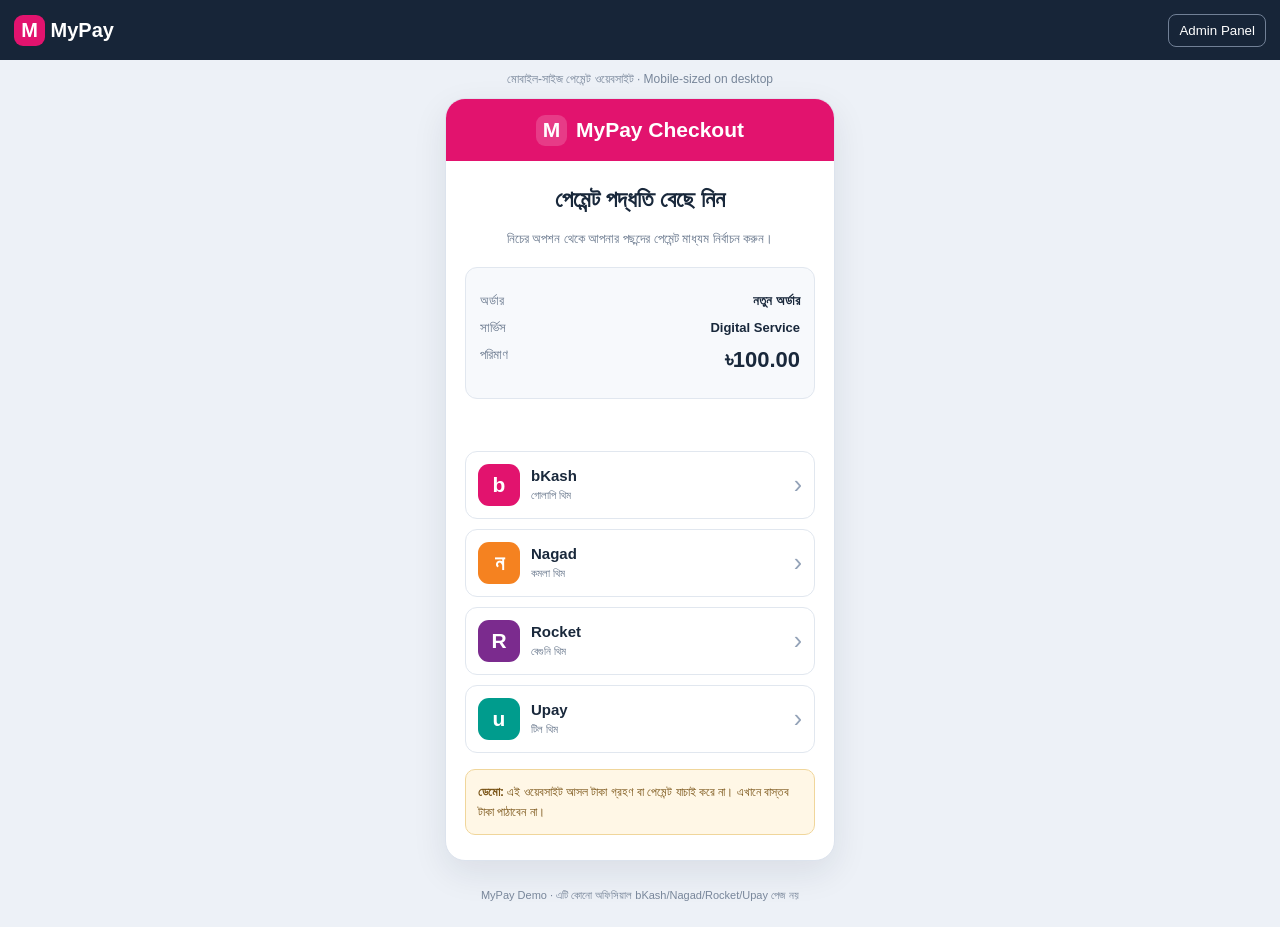
==== index.html @ 45c3614a "Create index.html" ====
<!DOCTYPE html>
<html lang="bn">
<head>
<meta charset="UTF-8">
<meta name="viewport" content="width=device-width, initial-scale=1">
<title>MyPay Payment</title>
<style>
:root{
  --pink:#e2136e;
  --orange:#f58220;
  --purple:#7b2b8e;
  --teal:#009c8d;
  --navy:#172538;
  --muted:#68778c;
  --border:#e1e7ef;
  --green:#087f50;
  --red:#d92d3a;
}
*{box-sizing:border-box}
body{
  margin:0;
  font-family:Arial,"Noto Sans Bengali",sans-serif;
  background:#edf1f7;
  color:#19283b;
}
.topbar{
  height:60px;
  background:var(--navy);
  color:white;
  display:flex;
  justify-content:space-between;
  align-items:center;
  padding:0 14px;
}
.brand{font-size:20px;font-weight:800}
.brand span{
  display:inline-grid;
  place-items:center;
  background:var(--pink);
  border-radius:9px;
  width:31px;height:31px;
}
.topbar button{
  background:transparent;color:white;
  border:1px solid #718096;
  border-radius:8px;padding:8px 10px;cursor:pointer;
}
.desktop-note{
  text-align:center;color:#78869a;
  font-size:12px;padding:12px;
}
.stage{
  display:flex;justify-content:center;
  padding:0 10px 28px;
}
.phone{
  width:100%;
  max-width:390px;
  min-height:650px;
  background:white;
  border:1px solid #dce3ed;
  border-radius:20px;
  overflow:hidden;
  box-shadow:0 12px 35px #17253817;
}
.screen{display:none}
.screen.active{display:block}
.provider-header{
  height:62px;
  display:flex;
  align-items:center;
  justify-content:center;
  gap:9px;
  background:var(--theme,var(--pink));
  color:white;
  font-size:21px;
  font-weight:800;
  position:relative;
}
.provider-logo{
  display:grid;place-items:center;
  width:31px;height:31px;
  border-radius:9px;
  background:#ffffff2b;
  font-weight:900;
}
.back{
  position:absolute;left:13px;
  border:0;background:transparent;
  color:white;font-size:29px;cursor:pointer;
}
.content{padding:22px 19px 25px}
h1{font-size:23px;line-height:1.4;margin:0 0 8px}
h2{font-size:18px;margin:0 0 12px}
p{line-height:1.65}
.muted{font-size:13px;color:var(--muted);line-height:1.65}
.summary{
  background:#f7f9fc;
  border:1px solid var(--border);
  border-radius:12px;
  padding:14px;margin:17px 0;
}
.line{
  display:flex;justify-content:space-between;
  gap:10px;margin:11px 0;font-size:13px;
}
.line span:first-child{color:var(--muted)}
.line strong{text-align:right;overflow-wrap:anywhere}
.payment-option{
  display:flex;align-items:center;gap:11px;
  padding:12px;border:1px solid var(--border);
  border-radius:12px;margin:10px 0;
  color:inherit;text-decoration:none;
}
.payment-option:hover{
  border-color:var(--theme,var(--pink));
  background:#fafbfe;
}
.payment-logo{
  width:42px;height:42px;
  border-radius:11px;color:white;
  display:grid;place-items:center;
  font-size:21px;font-weight:900;flex-shrink:0;
}
.payment-copy{flex:1}
.payment-copy b{font-size:15px}
.payment-copy small{
  display:block;margin-top:4px;
  font-size:11px;color:var(--muted);
}
.arrow{color:#94a3b8;font-size:25px}
label{display:block;font-size:13px;font-weight:700;margin:15px 0 7px}
input,textarea,select{
  display:block;width:100%;
  border:1px solid #cbd5e1;border-radius:9px;
  padding:12px;font:inherit;font-size:14px;
  background:white;color:#19283b;
}
textarea{resize:vertical;min-height:65px}
.btn{
  border:0;border-radius:9px;padding:13px 12px;
  background:var(--theme,var(--pink));color:white;
  font-size:14px;font-weight:750;cursor:pointer;
  width:100%;margin-top:12px;
}
.btn.secondary{
  background:#edf2f7;color:#26364b;
  border:1px solid var(--border);
}
.notice{
  background:#fff7e6;color:#795315;
  border:1px solid #f0d69b;
  border-radius:10px;padding:12px;
  font-size:12px;line-height:1.7;margin-top:16px;
}
.center{text-align:center}
.big-icon{
  width:72px;height:72px;border-radius:50%;
  background:#e7f8ef;color:var(--green);
  display:grid;place-items:center;
  margin:8px auto 18px;font-size:39px;
}
.status{
  display:inline-block;padding:5px 9px;
  border-radius:20px;background:#fff1cc;
  color:#8a5a00;font-size:11px;font-weight:800;
}
.status.accepted{background:#e5f7ed;color:var(--green)}
.status.rejected{background:#fff0f1;color:var(--red)}
.stats{display:grid;gap:8px;margin:16px 0}
.stat{
  border:1px solid var(--border);
  border-radius:10px;padding:10px 12px;
  display:flex;justify-content:space-between;
}
.stat span{font-size:12px;color:var(--muted)}
.stat strong{font-size:19px}
.order-card{
  border:1px solid var(--border);
  border-radius:11px;padding:12px;margin:12px 0;
}
.order-head{
  display:flex;justify-content:space-between;
  align-items:start;gap:8px;margin-bottom:10px;
}
.order-id{font-size:12px;font-weight:800;overflow-wrap:anywhere}
.order-detail{font-size:12px;color:var(--muted);line-height:1.8;overflow-wrap:anywhere}
.actions{display:flex;gap:7px;margin-top:11px}
.actions .btn{margin:0;padding:9px 6px;font-size:12px}
.btn.accept{background:var(--green)}
.btn.reject{background:var(--red)}
.empty{
  text-align:center;padding:25px 12px;
  color:var(--muted);font-size:13px;
  border:1px dashed #cbd5e1;border-radius:10px;
}
.footer{text-align:center;color:#78869a;font-size:11px;padding:0 8px 25px}
.theme-bk{--theme:var(--pink)}
.theme-ng{--theme:var(--orange)}
.theme-rk{--theme:var(--purple)}
.theme-up{--theme:var(--teal)}
.bk-logo{background:var(--pink)}
.ng-logo{background:var(--orange)}
.rk-logo{background:var(--purple)}
.up-logo{background:var(--teal)}
.hidden{display:none!important}
@media(max-width:420px){
  .desktop-note{display:none}
  .stage{padding:0}
  .phone{
    max-width:none;border-radius:0;
    border:0;box-shadow:none;min-height:calc(100vh - 60px);
  }
}
</style>
</head>
<body>

<header class="topbar">
  <div class="brand"><span>M</span> MyPay</div>
  <button onclick="showScreen('admin')">Admin Panel</button>
</header>

<div class="desktop-note">
  মোবাইল-সাইজ পেমেন্ট ওয়েবসাইট · Mobile-sized on desktop
</div>

<main class="stage">
<div class="phone" id="phone">

  <!-- HOME PAGE -->
  <section id="home" class="screen active theme-bk">
    <div class="provider-header">
      <span class="provider-logo">M</span> MyPay Checkout
    </div>
    <div class="content center">
      <h1>পেমেন্ট পদ্ধতি বেছে নিন</h1>
      <p class="muted">
        নিচের অপশন থেকে আপনার পছন্দের পেমেন্ট মাধ্যম নির্বাচন করুন।
      </p>
      <div class="summary">
        <div class="line"><span>অর্ডার</span><strong id="homeOrder">নতুন অর্ডার</strong></div>
        <div class="line"><span>সার্ভিস</span><strong>Digital Service</strong></div>
        <div class="line"><span>পরিমাণ</span><strong style="font-size:22px">৳100.00</strong></div>
      </div>
    </div>

    <div class="content" style="padding-top:0">
      <a href="#" class="payment-option" onclick="choose('bKash');return false">
        <span class="payment-logo bk-logo">b</span>
        <span class="payment-copy"><b>bKash</b><small>গোলাপি থিম</small></span>
        <span class="arrow">›</span>
      </a>
      <a href="#" class="payment-option" onclick="choose('Nagad');return false">
        <span class="payment-logo ng-logo">ন</span>
        <span class="payment-copy"><b>Nagad</b><small>কমলা থিম</small></span>
        <span class="arrow">›</span>
      </a>
      <a href="#" class="payment-option" onclick="choose('Rocket');return false">
        <span class="payment-logo rk-logo">R</span>
        <span class="payment-copy"><b>Rocket</b><small>বেগুনি থিম</small></span>
        <span class="arrow">›</span>
      </a>
      <a href="#" class="payment-option" onclick="choose('Upay');return false">
        <span class="payment-logo up-logo">u</span>
        <span class="payment-copy"><b>Upay</b><small>টিল থিম</small></span>
        <span class="arrow">›</span>
      </a>
      <div class="notice">
        <b>ডেমো:</b> এই ওয়েবসাইট আসল টাকা গ্রহণ বা পেমেন্ট যাচাই করে না।
        এখানে বাস্তব টাকা পাঠাবেন না।
      </div>
    </div>
  </section>

  <!-- BKASH PAGE -->
  <section id="bKash" class="screen theme-bk">
    <div class="provider-header">
      <button class="back" onclick="showScreen('home')">‹</button>
      <span class="provider-logo">b</span> bKash
    </div>
    <div class="content">
      <h1>bKash পেমেন্ট</h1>
      <p class="muted">bKash থিমের পেমেন্ট ফর্ম।</p>
      <div class="summary">
        <div class="line"><span>অর্ডার আইডি</span><strong class="orderId">—</strong></div>
        <div class="line"><span>পরিমাণ</span><strong>৳100.00</strong></div>
        <div class="line"><span>পেমেন্ট মাধ্যম</span><strong>bKash</strong></div>
      </div>
      <label for="phone-bKash">আপনার মোবাইল নম্বর</label>
      <input id="phone-bKash" inputmode="numeric" maxlength="11" placeholder="01XXXXXXXXX">
      <label for="trx-bKash">Transaction ID (TrxID)</label>
      <input id="trx-bKash" maxlength="40" placeholder="TrxID লিখুন">
      <label for="note-bKash">নোট (ঐচ্ছিক)</label>
      <textarea id="note-bKash"></textarea>
      <button class="btn" onclick="submitPayment('bKash')">পেমেন্ট তথ্য জমা দিন</button>
      <button class="btn secondary" onclick="showScreen('home')">অন্য পদ্ধতি</button>
      <div class="notice">ডেমো ফর্ম: কোনো bKash API সংযুক্ত নেই।</div>
    </div>
  </section>

  <!-- NAGAD PAGE -->
  <section id="Nagad" class="screen theme-ng">
    <div class="provider-header">
      <button class="back" onclick="showScreen('home')">‹</button>
      <span class="provider-logo">ন</span> Nagad
    </div>
    <div class="content">
      <h1>Nagad পেমেন্ট</h1>
      <p class="muted">Nagad কমলা থিমের আলাদা পেমেন্ট ফর্ম।</p>
      <div class="summary">
        <div class="line"><span>অর্ডার আইডি</span><strong class="orderId">—</strong></div>
        <div class="line"><span>পরিমাণ</span><strong>৳100.00</strong></div>
        <div class="line"><span>পেমেন্ট মাধ্যম</span><strong>Nagad</strong></div>
      </div>
      <label for="phone-Nagad">আপনার মোবাইল নম্বর</label>
      <input id="phone-Nagad" inputmode="numeric" maxlength="11" placeholder="01XXXXXXXXX">
      <label for="trx-Nagad">Transaction ID (TrxID)</label>
      <input id="trx-Nagad" maxlength="40" placeholder="TrxID লিখুন">
      <label for="note-Nagad">নোট (ঐচ্ছিক)</label>
      <textarea id="note-Nagad"></textarea>
      <button class="btn" onclick="submitPayment('Nagad')">পেমেন্ট তথ্য জমা দিন</button>
      <button class="btn secondary" onclick="showScreen('home')">অন্য পদ্ধতি</button>
      <div class="notice">ডেমো ফর্ম: কোনো Nagad API সংযুক্ত নেই।</div>
    </div>
  </section>

  <!-- ROCKET PAGE -->
  <section id="Rocket" class="screen theme-rk">
    <div class="provider-header">
      <button class="back" onclick="showScreen('home')">‹</button>
      <span class="provider-logo">R</span> Rocket
    </div>
    <div class="content">
      <h1>Rocket পেমেন্ট</h1>
      <p class="muted">Rocket বেগুনি থিমের আলাদা পেমেন্ট ফর্ম।</p>
      <div class="summary">
        <div class="line"><span>অর্ডার আইডি</span><strong class="orderId">—</strong></div>
        <div class="line"><span>পরিমাণ</span><strong>৳100.00</strong></div>
        <div class="line"><span>পেমেন্ট মাধ্যম</span><strong>Rocket</strong></div>
      </div>
      <label for="phone-Rocket">আপনার মোবাইল নম্বর</label>
      <input id="phone-Rocket" inputmode="numeric" maxlength="11" placeholder="01XXXXXXXXX">
      <label for="trx-Rocket">Transaction ID (TrxID)</label>
      <input id="trx-Rocket" maxlength="40" placeholder="TrxID লিখুন">
      <label for="note-Rocket">নোট (ঐচ্ছিক)</label>
      <textarea id="note-Rocket"></textarea>
      <button class="btn" onclick="submitPayment('Rocket')">পেমেন্ট তথ্য জমা দিন</button>
      <button class="btn secondary" onclick="showScreen('home')">অন্য পদ্ধতি</button>
      <div class="notice">ডেমো ফর্ম: কোনো Rocket API সংযুক্ত নেই।</div>
    </div>
  </section>

  <!-- UPAY PAGE -->
  <section id="Upay" class="screen theme-up">
    <div class="provider-header">
      <button class="back" onclick="showScreen('home')">‹</button>
      <span class="provider-logo">u</span> Upay
    </div>
    <div class="content">
      <h1>Upay পেমেন্ট</h1>
      <p class="muted">Upay টিল-সবুজ থিমের আলাদা পেমেন্ট ফর্ম।</p>
      <div class="summary">
        <div class="line"><span>অর্ডার আইডি</span><strong class="orderId">—</strong></div>
        <div class="line"><span>পরিমাণ</span><strong>৳100.00</strong></div>
        <div class="line"><span>পেমেন্ট মাধ্যম</span><strong>Upay</strong></div>
      </div>
      <label for="phone-Upay">আপনার মোবাইল নম্বর</label>
      <input id="phone-Upay" inputmode="numeric" maxlength="11" placeholder="01XXXXXXXXX">
      <label for="trx-Upay">Transaction ID (TrxID)</label>
      <input id="trx-Upay" maxlength="40" placeholder="TrxID লিখুন">
      <label for="note-Upay">নোট (ঐচ্ছিক)</label>
      <textarea id="note-Upay"></textarea>
      <button class="btn" onclick="submitPayment('Upay')">পেমেন্ট তথ্য জমা দিন</button>
      <button class="btn secondary" onclick="showScreen('home')">অন্য পদ্ধতি</button>
      <div class="notice">ডেমো ফর্ম: কোনো Upay API সংযুক্ত নেই।</div>
    </div>
  </section>

  <!-- PENDING PAGE -->
  <section id="pending" class="screen">
    <div class="provider-header" style="background:#172538">
      পেমেন্ট তথ্য জমা হয়েছে
    </div>
    <div class="content center">
      <div class="big-icon" style="background:#fff1cc;color:#8a5a00">◷</div>
      <h1>যাচাইয়ের অপেক্ষায়</h1>
      <p class="muted">অর্ডারটি Admin Panel-এ Pending হিসেবে জমা হয়েছে।</p>
      <div class="summary">
        <div class="line"><span>অর্ডার আইডি</span><strong id="pendingOrderId">—</strong></div>
        <div class="line"><span>পেমেন্ট মাধ্যম</span><strong id="pendingMethod">—</strong></div>
        <div class="line"><span>স্ট্যাটাস</span><strong><span class="status">PENDING</span></strong></div>
      </div>
      <button class="btn" onclick="showScreen('admin')">Admin Panel খুলুন</button>
      <button class="btn secondary" onclick="showScreen('home')">হোমে ফিরুন</button>
    </div>
  </section>

  <!-- ADMIN PAGE -->
  <section id="admin" class="screen">
    <div class="provider-header" style="background:#172538">
      <button class="back" onclick="showScreen('home')">‹</button>
      Admin Panel
    </div>
    <div class="content">
      <h1>Payment Dashboard</h1>
      <p class="muted">জমা হওয়া অর্ডার হাতে Accept বা Reject করো।</p>
      <div class="notice">
        এই ডেমোতে তথ্য একই ব্রাউজারের localStorage-এ থাকে।
        এটি নিরাপদ Admin Login বা অনলাইন Database নয়।
      </div>
      <div class="stats">
        <div class="stat"><span>Pending</span><strong id="countPending">0</strong></div>
        <div class="stat"><span>Accepted</span><strong id="countAccepted">0</strong></div>
        <div class="stat"><span>Rejected</span><strong id="countRejected">0</strong></div>
      </div>
      <label for="filter">স্ট্যাটাস ফিল্টার</label>
      <select id="filter" onchange="renderOrders()">
        <option value="ALL">সব অর্ডার</option>
        <option value="PENDING">Pending</option>
        <option value="ACCEPTED">Accepted</option>
        <option value="REJECTED">Rejected</option>
      </select>
      <div id="orderList"></div>
      <div id="emptyOrders" class="empty">এখনো অর্ডার নেই। পেমেন্ট পেজ থেকে তথ্য জমা দাও।</div>
      <button class="btn secondary" onclick="exportOrders()">অর্ডার JSON ডাউনলোড</button>
      <button class="btn secondary" onclick="showScreen('home')">পেমেন্ট পেজে ফিরুন</button>
    </div>
  </section>

</div>
</main>
<div class="footer">MyPay Demo · এটি কোনো অফিসিয়াল bKash/Nagad/Rocket/Upay পেজ নয়</div>

<script>
const KEY = "mypay_orders_demo_v2";
let orders = [];
let currentOrder = "";
const methods = {
  bKash: { color:"#e2136e", logo:"b" },
  Nagad: { color:"#f58220", logo:"ন" },
  Rocket: { color:"#7b2b8e", logo:"R" },
  Upay: { color:"#009c8d", logo:"u" }
};

try {
  const data = JSON.parse(localStorage.getItem(KEY) || "[]");
  if (Array.isArray(data)) orders = data;
} catch (e) {
  orders = [];
}

function save() {
  try {
    localStorage.setItem(KEY, JSON.stringify(orders));
  } catch (e) {
    alert("এই ব্রাউজারে অর্ডার সংরক্ষণ করা যায়নি।");
  }
}

function showScreen(id) {
  document.querySelectorAll(".screen").forEach(screen => {
    screen.classList.toggle("active", screen.id === id);
  });
  if (id === "admin") renderOrders();
  window.scrollTo({ top:0, behavior:"smooth" });
}

function choose(method) {
  currentOrder = "MP-" + Date.now().toString().slice(-9);
  document.getElementById("homeOrder").textContent = currentOrder;

  // Theme the selected provider's page
  document.querySelectorAll(".screen").forEach(screen => {
    screen.classList.remove("theme-bk","theme-ng","theme-rk","theme-up");
  });
  const theme = {
    bKash:"theme-bk", Nagad:"theme-ng",
    Rocket:"theme-rk", Upay:"theme-up"
  }[method];
  document.getElementById(method).classList.add(theme);

  document.querySelectorAll("#" + method + " .orderId")
    .forEach(el => el.textContent = currentOrder);

  document.getElementById("phone-" + method).value = "";
  document.getElementById("trx-" + method).value = "";
  document.getElementById("note-" + method).value = "";

  showScreen(method);
}

function submitPayment(method) {
  const phone = document.getElementById("phone-" + method).value.trim();
  const trx = document.getElementById("trx-" + method).value.trim();
  const note = document.getElementById("note-" + method).value.trim();

  if (!/^01[3-9][0-9]{8}$/.test(phone)) {
    alert("ডেমোর জন্য সঠিক ১১ সংখ্যার মোবাইল নম্বর লিখুন।");
    return;
  }
  if (trx.length < 5) {
    alert("Transaction ID লিখুন।");
    return;
  }

  const order = {
    id: currentOrder || ("MP-" + Date.now().toString().slice(-9)),
    method, phone, trx, note, amount:100,
    status:"PENDING",
    created:new Date().toLocaleString("bn-BD"),
    adminNote:""
  };

  orders.unshift(order);
  save();

  document.getElementById("pendingOrderId").textContent = order.id;
  document.getElementById("pendingMethod").textContent = order.method;
  showScreen("pending");
}

function escapeHTML(value) {
  return String(value ?? "").replace(/[&<>"']/g, c => ({
    "&":"&amp;", "<":"&lt;", ">":"&gt;",
    '"':"&quot;", "'":"&#39;"
  })[c]);
}

function renderOrders() {
  const filter = document.getElementById("filter").value;
  const filtered = orders.filter(o => filter === "ALL" || o.status === filter);

  document.getElementById("countPending").textContent =
    orders.filter(o => o.status === "PENDING").length;
  document.getElementById("countAccepted").textContent =
    orders.filter(o => o.status === "ACCEPTED").length;
  document.getElementById("countRejected").textContent =
    orders.filter(o => o.status === "REJECTED").length;

  document.getElementById("emptyOrders").style.display =
    filtered.length ? "none" : "block";

  document.getElementById("orderList").innerHTML = filtered.map(o => {
    const cls = o.status === "ACCEPTED" ? "accepted" :
      o.status === "REJECTED" ? "rejected" : "";
    const actions = o.status === "PENDING" ? `
      <div class="actions">
        <button class="btn accept" onclick="review('${o.id}','ACCEPTED')">Accept</button>
        <button class="btn reject" onclick="review('${o.id}','REJECTED')">Reject</button>
      </div>` : `
      <p class="muted">Review complete${o.adminNote ? ": " + escapeHTML(o.adminNote) : ""}</p>`;

    return `
      <article class="order-card">
        <div class="order-head">
          <div>
            <div class="order-id">#${escapeHTML(o.id)}</div>
            <div class="order-detail">${escapeHTML(o.created)}</div>
          </div>
          <span class="status ${cls}">${escapeHTML(o.status)}</span>
        </div>
        <div class="line"><span>মাধ্যম</span><strong>${escapeHTML(o.method)}</strong></div>
        <div class="line"><span>পরিমাণ</span><strong>৳${escapeHTML(o.amount)}</strong></div>
        <div class="order-detail">
          নম্বর: ${escapeHTML(o.phone)}<br>
          TrxID: ${escapeHTML(o.trx)}
          ${o.note ? "<br>নোট: " + escapeHTML(o.note) : ""}
        </div>
        ${actions}
      </article>`;
  }).join("");
}

function review(id, status) {
  const order = orders.find(o => o.id === id);
  if (!order || order.status !== "PENDING") return;

  if (status === "ACCEPTED") {
    const ok = confirm(
      "নিজের পেমেন্ট অ্যাপে আসল টাকা ও TrxID মিলিয়ে যাচাই করেছ?"
    );
    if (!ok) return;
    order.adminNote = prompt("Admin note (ঐচ্ছিক):", "হাতে যাচাই করা হয়েছে") || "";
  } else {
    const reason = prompt("Reject করার কারণ লিখুন:");
    if (reason === null) return;
    order.adminNote = reason;
  }

  order.status = status;
  order.reviewed = new Date().toLocaleString("bn-BD");
  save();
  renderOrders();
}

function exportOrders() {
  const blob = new Blob(
    [JSON.stringify(orders, null, 2)],
    {type:"application/json"}
  );
  const url = URL.createObjectURL(blob);
  const a = document.createElement("a");
  a.href = url;
  a.download = "mypay-orders.json";
  a.click();
  URL.revokeObjectURL(url);
}

renderOrders();
</script>
</body>
</html>
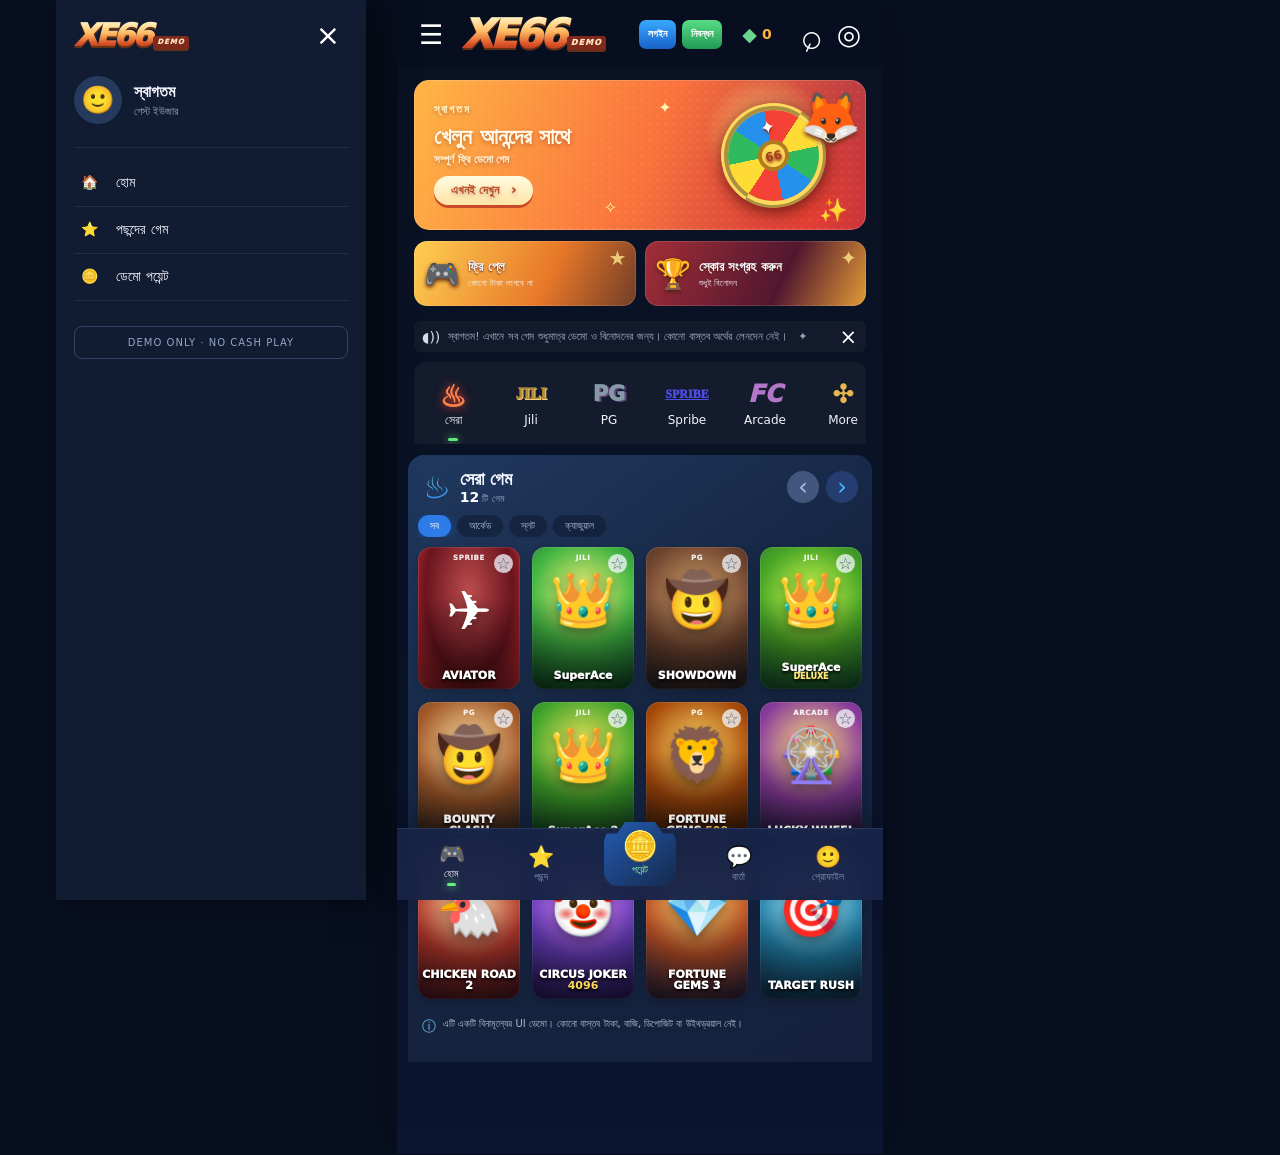
==== commit ee949deb: "Add files via upload" ====
--- a/index.html
+++ b/index.html
@@ -1,614 +1,120 @@
-
-<!DOCTYPE html>
+<!doctype html>
 <html lang="bn">
 <head>
-<meta charset="UTF-8">
-<meta name="viewport" content="width=device-width, initial-scale=1">
-<title>MyPay Payment</title>
-<style>
-:root{
-  --pink:#e2136e;
-  --orange:#f58220;
-  --purple:#7b2b8e;
-  --teal:#009c8d;
-  --navy:#172538;
-  --muted:#68778c;
-  --border:#e1e7ef;
-  --green:#087f50;
-  --red:#d92d3a;
-}
-*{box-sizing:border-box}
-body{
-  margin:0;
-  font-family:Arial,"Noto Sans Bengali",sans-serif;
-  background:#edf1f7;
-  color:#19283b;
-}
-.topbar{
-  height:60px;
-  background:var(--navy);
-  color:white;
-  display:flex;
-  justify-content:space-between;
-  align-items:center;
-  padding:0 14px;
-}
-.brand{font-size:20px;font-weight:800}
-.brand span{
-  display:inline-grid;
-  place-items:center;
-  background:var(--pink);
-  border-radius:9px;
-  width:31px;height:31px;
-}
-.topbar button{
-  background:transparent;color:white;
-  border:1px solid #718096;
-  border-radius:8px;padding:8px 10px;cursor:pointer;
-}
-.desktop-note{
-  text-align:center;color:#78869a;
-  font-size:12px;padding:12px;
-}
-.stage{
-  display:flex;justify-content:center;
-  padding:0 10px 28px;
-}
-.phone{
-  width:100%;
-  max-width:390px;
-  min-height:650px;
-  background:white;
-  border:1px solid #dce3ed;
-  border-radius:20px;
-  overflow:hidden;
-  box-shadow:0 12px 35px #17253817;
-}
-.screen{display:none}
-.screen.active{display:block}
-.provider-header{
-  height:62px;
-  display:flex;
-  align-items:center;
-  justify-content:center;
-  gap:9px;
-  background:var(--theme,var(--pink));
-  color:white;
-  font-size:21px;
-  font-weight:800;
-  position:relative;
-}
-.provider-logo{
-  display:grid;place-items:center;
-  width:31px;height:31px;
-  border-radius:9px;
-  background:#ffffff2b;
-  font-weight:900;
-}
-.back{
-  position:absolute;left:13px;
-  border:0;background:transparent;
-  color:white;font-size:29px;cursor:pointer;
-}
-.content{padding:22px 19px 25px}
-h1{font-size:23px;line-height:1.4;margin:0 0 8px}
-h2{font-size:18px;margin:0 0 12px}
-p{line-height:1.65}
-.muted{font-size:13px;color:var(--muted);line-height:1.65}
-.summary{
-  background:#f7f9fc;
-  border:1px solid var(--border);
-  border-radius:12px;
-  padding:14px;margin:17px 0;
-}
-.line{
-  display:flex;justify-content:space-between;
-  gap:10px;margin:11px 0;font-size:13px;
-}
-.line span:first-child{color:var(--muted)}
-.line strong{text-align:right;overflow-wrap:anywhere}
-.payment-option{
-  display:flex;align-items:center;gap:11px;
-  padding:12px;border:1px solid var(--border);
-  border-radius:12px;margin:10px 0;
-  color:inherit;text-decoration:none;
-}
-.payment-option:hover{
-  border-color:var(--theme,var(--pink));
-  background:#fafbfe;
-}
-.payment-logo{
-  width:42px;height:42px;
-  border-radius:11px;color:white;
-  display:grid;place-items:center;
-  font-size:21px;font-weight:900;flex-shrink:0;
-}
-.payment-copy{flex:1}
-.payment-copy b{font-size:15px}
-.payment-copy small{
-  display:block;margin-top:4px;
-  font-size:11px;color:var(--muted);
-}
-.arrow{color:#94a3b8;font-size:25px}
-label{display:block;font-size:13px;font-weight:700;margin:15px 0 7px}
-input,textarea,select{
-  display:block;width:100%;
-  border:1px solid #cbd5e1;border-radius:9px;
-  padding:12px;font:inherit;font-size:14px;
-  background:white;color:#19283b;
-}
-textarea{resize:vertical;min-height:65px}
-.btn{
-  border:0;border-radius:9px;padding:13px 12px;
-  background:var(--theme,var(--pink));color:white;
-  font-size:14px;font-weight:750;cursor:pointer;
-  width:100%;margin-top:12px;
-}
-.btn.secondary{
-  background:#edf2f7;color:#26364b;
-  border:1px solid var(--border);
-}
-.notice{
-  background:#fff7e6;color:#795315;
-  border:1px solid #f0d69b;
-  border-radius:10px;padding:12px;
-  font-size:12px;line-height:1.7;margin-top:16px;
-}
-.center{text-align:center}
-.big-icon{
-  width:72px;height:72px;border-radius:50%;
-  background:#e7f8ef;color:var(--green);
-  display:grid;place-items:center;
-  margin:8px auto 18px;font-size:39px;
-}
-.status{
-  display:inline-block;padding:5px 9px;
-  border-radius:20px;background:#fff1cc;
-  color:#8a5a00;font-size:11px;font-weight:800;
-}
-.status.accepted{background:#e5f7ed;color:var(--green)}
-.status.rejected{background:#fff0f1;color:var(--red)}
-.stats{display:grid;gap:8px;margin:16px 0}
-.stat{
-  border:1px solid var(--border);
-  border-radius:10px;padding:10px 12px;
-  display:flex;justify-content:space-between;
-}
-.stat span{font-size:12px;color:var(--muted)}
-.stat strong{font-size:19px}
-.order-card{
-  border:1px solid var(--border);
-  border-radius:11px;padding:12px;margin:12px 0;
-}
-.order-head{
-  display:flex;justify-content:space-between;
-  align-items:start;gap:8px;margin-bottom:10px;
-}
-.order-id{font-size:12px;font-weight:800;overflow-wrap:anywhere}
-.order-detail{font-size:12px;color:var(--muted);line-height:1.8;overflow-wrap:anywhere}
-.actions{display:flex;gap:7px;margin-top:11px}
-.actions .btn{margin:0;padding:9px 6px;font-size:12px}
-.btn.accept{background:var(--green)}
-.btn.reject{background:var(--red)}
-.empty{
-  text-align:center;padding:25px 12px;
-  color:var(--muted);font-size:13px;
-  border:1px dashed #cbd5e1;border-radius:10px;
-}
-.footer{text-align:center;color:#78869a;font-size:11px;padding:0 8px 25px}
-.theme-bk{--theme:var(--pink)}
-.theme-ng{--theme:var(--orange)}
-.theme-rk{--theme:var(--purple)}
-.theme-up{--theme:var(--teal)}
-.bk-logo{background:var(--pink)}
-.ng-logo{background:var(--orange)}
-.rk-logo{background:var(--purple)}
-.up-logo{background:var(--teal)}
-.hidden{display:none!important}
-@media(max-width:420px){
-  .desktop-note{display:none}
-  .stage{padding:0}
-  .phone{
-    max-width:none;border-radius:0;
-    border:0;box-shadow:none;min-height:calc(100vh - 60px);
-  }
-}
-</style>
+  <meta charset="utf-8">
+  <meta name="viewport" content="width=device-width, initial-scale=1, viewport-fit=cover">
+  <meta name="theme-color" content="#080f20">
+  <meta name="description" content="An original, mobile-first arcade lobby demo with free-play previews.">
+  <title>XE66 Demo — Game Lobby</title>
+  <link rel="stylesheet" href="styles.css">
 </head>
 <body>
+  <main class="site-shell" id="top">
+    <header class="topbar">
+      <button class="icon-btn menu-btn" id="menuOpen" aria-label="Open menu"><span class="hamburger">☰</span></button>
+      <a class="brand" href="#top" aria-label="XE66 Demo home"><span>XE</span><b>66</b><small>DEMO</small></a>
+      <div class="top-actions">
+        <button class="auth-shortcut login-shortcut" id="headerLogin" data-bn="লগইন" data-en="Login">লগইন</button>
+        <button class="auth-shortcut register-shortcut" id="headerRegister" data-bn="নিবন্ধন" data-en="Join">নিবন্ধন</button>
+        <span class="points-pill" title="Demo points"><span class="coin">◆</span><b id="pointBalance">0</b></span>
+        <button class="icon-btn search-btn" id="searchOpen" aria-label="Search games">⌕</button>
+        <button class="icon-btn globe-btn" id="languageToggle" aria-label="Change language">◎</button>
+      </div>
+    </header>
 
-<header class="topbar">
-  <div class="brand"><span>M</span> MyPay</div>
-  <button onclick="showScreen('admin')">Admin Panel</button>
-</header>
+    <section class="hero-area" aria-label="Promotions">
+      <div class="hero-banner">
+        <div class="banner-spark spark-one">✦</div><div class="banner-spark spark-two">✧</div>
+        <div class="hero-copy"><span class="eyebrow" data-bn="স্বাগতম" data-en="WELCOME">স্বাগতম</span><h1 data-bn="খেলুন আনন্দের সাথে" data-en="PLAY FOR FUN">খেলুন আনন্দের সাথে</h1><p data-bn="সম্পূর্ণ ফ্রি ডেমো গেম" data-en="100% FREE DEMO GAMES">সম্পূর্ণ ফ্রি ডেমো গেম</p><span class="banner-cta" data-bn="এখনই দেখুন　›" data-en="EXPLORE NOW　›">এখনই দেখুন　›</span></div>
+        <div class="hero-art" aria-hidden="true"><span class="wheel">✦<i>✦</i><b>66</b></span><span class="mascot">🦊</span><span class="sparkle">✨</span></div>
+      </div>
+      <div class="promo-row">
+        <div class="promo-card promo-gold"><span class="promo-icon">🎮</span><div><b data-bn="ফ্রি প্লে" data-en="FREE PLAY">ফ্রি প্লে</b><small data-bn="কোনো টাকা লাগবে না" data-en="NO MONEY NEEDED">কোনো টাকা লাগবে না</small></div><strong>★</strong></div>
+        <div class="promo-card promo-red"><span class="promo-icon">🏆</span><div><b data-bn="স্কোর সংগ্রহ করুন" data-en="COLLECT SCORES">স্কোর সংগ্রহ করুন</b><small data-bn="শুধুই বিনোদন" data-en="JUST FOR FUN">শুধুই বিনোদন</small></div><strong>✦</strong></div>
+      </div>
+    </section>
 
-<div class="desktop-note">
-  মোবাইল-সাইজ পেমেন্ট ওয়েবসাইট · Mobile-sized on desktop
-</div>
+    <div class="announcement"><span class="sound">◖))</span><div class="ticker-track"><span data-bn="স্বাগতম! এখানে সব গেম শুধুমাত্র ডেমো ও বিনোদনের জন্য। কোনো বাস্তব অর্থের লেনদেন নেই।　✦　" data-en="Welcome! All games here are for demo and entertainment only. No real-money transactions.　✦　">স্বাগতম! এখানে সব গেম শুধুমাত্র ডেমো ও বিনোদনের জন্য। কোনো বাস্তব অর্থের লেনদেন নেই।　✦　</span></div><button id="noticeClose" aria-label="Dismiss announcement">×</button></div>
 
-<main class="stage">
-<div class="phone" id="phone">
+    <nav class="provider-tabs" aria-label="Game providers">
+      <button class="provider active" data-provider="all"><span class="provider-symbol flame">♨</span><span data-bn="সেরা" data-en="Popular">সেরা</span></button>
+      <button class="provider" data-provider="jili"><span class="provider-symbol jili">JILI</span><span>Jili</span></button>
+      <button class="provider" data-provider="pg"><span class="provider-symbol pg">PG</span><span>PG</span></button>
+      <button class="provider" data-provider="spribe"><span class="provider-symbol spribe">SPRIBE</span><span>Spribe</span></button>
+      <button class="provider" data-provider="arcade"><span class="provider-symbol fc">FC</span><span>Arcade</span></button>
+      <button class="provider" data-provider="more"><span class="provider-symbol more">✣</span><span>More</span></button>
+    </nav>
 
-  <!-- HOME PAGE -->
-  <section id="home" class="screen active theme-bk">
-    <div class="provider-header">
-      <span class="provider-logo">M</span> MyPay Checkout
-    </div>
-    <div class="content center">
-      <h1>পেমেন্ট পদ্ধতি বেছে নিন</h1>
-      <p class="muted">
-        নিচের অপশন থেকে আপনার পছন্দের পেমেন্ট মাধ্যম নির্বাচন করুন।
-      </p>
-      <div class="summary">
-        <div class="line"><span>অর্ডার</span><strong id="homeOrder">নতুন অর্ডার</strong></div>
-        <div class="line"><span>সার্ভিস</span><strong>Digital Service</strong></div>
-        <div class="line"><span>পরিমাণ</span><strong style="font-size:22px">৳100.00</strong></div>
+    <section class="game-section" id="gamesSection">
+      <div class="section-heading">
+        <div class="section-title"><span class="drop-icon">♨</span><div><h2 data-bn="সেরা গেম" data-en="POPULAR GAMES">সেরা গেম</h2><small><b id="gameCount">12</b> <span data-bn="টি গেম" data-en="GAMES">টি গেম</span></small></div></div>
+        <div class="section-tools"><button class="round-arrow" id="scrollLeft" aria-label="Scroll games left">‹</button><button class="round-arrow next" id="scrollRight" aria-label="Scroll games right">›</button></div>
       </div>
-    </div>
+      <div class="filter-chips" aria-label="Filter games">
+        <button class="chip active" data-filter="all" data-bn="সব" data-en="All">সব</button>
+        <button class="chip" data-filter="arcade" data-bn="আর্কেড" data-en="Arcade">আর্কেড</button>
+        <button class="chip" data-filter="slots" data-bn="স্লট" data-en="Slots">স্লট</button>
+        <button class="chip" data-filter="casual" data-bn="ক্যাজুয়াল" data-en="Casual">ক্যাজুয়াল</button>
+      </div>
+      <div class="games-grid" id="gamesGrid">
+        <button class="game-card art-aviator" data-name="Aviator" data-provider="spribe" data-category="arcade"><span class="provider-tag">SPRIBE</span><span class="art-emoji">✈</span><b>AVIATOR</b><span class="fav">☆</span></button>
+        <button class="game-card art-super" data-name="SuperAce" data-provider="jili" data-category="slots"><span class="provider-tag">JILI</span><span class="art-emoji">👑</span><b>SuperAce</b><span class="fav">☆</span></button>
+        <button class="game-card art-showdown" data-name="Showdown" data-provider="pg" data-category="slots"><span class="provider-tag">PG</span><span class="art-emoji">🤠</span><b>SHOWDOWN</b><span class="fav">☆</span></button>
+        <button class="game-card art-deluxe" data-name="SuperAce Deluxe" data-provider="jili" data-category="slots"><span class="provider-tag">JILI</span><span class="art-emoji">👑</span><b>SuperAce <em>DELUXE</em></b><span class="fav">☆</span></button>
+        <button class="game-card art-bounty" data-name="Bounty Clash" data-provider="pg" data-category="arcade"><span class="provider-tag">PG</span><span class="art-emoji">🤠</span><b>BOUNTY CLASH</b><span class="fav">☆</span></button>
+        <button class="game-card art-super2" data-name="SuperAce 2" data-provider="jili" data-category="slots"><span class="provider-tag">JILI</span><span class="art-emoji">👑</span><b>SuperAce 2</b><span class="fav">☆</span></button>
+        <button class="game-card art-fortune" data-name="Fortune Gems 500" data-provider="pg" data-category="slots"><span class="provider-tag">PG</span><span class="art-emoji">🦁</span><b>FORTUNE GEMS <strong>500</strong></b><span class="fav">☆</span></button>
+        <button class="game-card art-wheel" data-name="Lucky Wheel" data-provider="arcade" data-category="casual"><span class="provider-tag">ARCADE</span><span class="art-emoji">🎡</span><b>LUCKY WHEEL</b><span class="fav">☆</span></button>
+        <button class="game-card art-chicken" data-name="Chicken Road 2" data-provider="pg" data-category="arcade"><span class="provider-tag">PG</span><span class="art-emoji">🐔</span><b>CHICKEN ROAD 2</b><span class="fav">☆</span></button>
+        <button class="game-card art-circus" data-name="Circus Joker 4096" data-provider="jili" data-category="slots"><span class="provider-tag">JILI</span><span class="art-emoji">🤡</span><b>CIRCUS JOKER <strong>4096</strong></b><span class="fav">☆</span></button>
+        <button class="game-card art-gems3" data-name="Fortune Gems 3" data-provider="pg" data-category="slots"><span class="provider-tag">PG</span><span class="art-emoji">💎</span><b>FORTUNE GEMS 3</b><span class="fav">☆</span></button>
+        <button class="game-card art-target" data-name="Target Rush" data-provider="arcade" data-category="casual"><span class="provider-tag">ARCADE</span><span class="art-emoji">🎯</span><b>TARGET RUSH</b><span class="fav">☆</span></button>
+      </div>
+      <p class="empty-state" id="emptyState" hidden>No games found.</p>
+      <p class="demo-note"><span>ⓘ</span> <span data-bn="এটি একটি বিনামূল্যের UI ডেমো। কোনো বাস্তব টাকা, বাজি, ডিপোজিট বা উইথড্রয়াল নেই।" data-en="Free UI demo only. No real money, wagers, deposits or withdrawals.">এটি একটি বিনামূল্যের UI ডেমো। কোনো বাস্তব টাকা, বাজি, ডিপোজিট বা উইথড্রয়াল নেই।</span></p>
+    </section>
 
-    <div class="content" style="padding-top:0">
-      <a href="#" class="payment-option" onclick="choose('bKash');return false">
-        <span class="payment-logo bk-logo">b</span>
-        <span class="payment-copy"><b>bKash</b><small>গোলাপি থিম</small></span>
-        <span class="arrow">›</span>
-      </a>
-      <a href="#" class="payment-option" onclick="choose('Nagad');return false">
-        <span class="payment-logo ng-logo">ন</span>
-        <span class="payment-copy"><b>Nagad</b><small>কমলা থিম</small></span>
-        <span class="arrow">›</span>
-      </a>
-      <a href="#" class="payment-option" onclick="choose('Rocket');return false">
-        <span class="payment-logo rk-logo">R</span>
-        <span class="payment-copy"><b>Rocket</b><small>বেগুনি থিম</small></span>
-        <span class="arrow">›</span>
-      </a>
-      <a href="#" class="payment-option" onclick="choose('Upay');return false">
-        <span class="payment-logo up-logo">u</span>
-        <span class="payment-copy"><b>Upay</b><small>টিল থিম</small></span>
-        <span class="arrow">›</span>
-      </a>
-      <div class="notice">
-        <b>ডেমো:</b> এই ওয়েবসাইট আসল টাকা গ্রহণ বা পেমেন্ট যাচাই করে না।
-        এখানে বাস্তব টাকা পাঠাবেন না।
-      </div>
-    </div>
+    <footer class="bottom-nav">
+      <button class="nav-item active" data-nav="home"><span>🎮</span><small data-bn="হোম" data-en="Home">হোম</small></button>
+      <button class="nav-item" data-nav="favorites"><span>⭐</span><small data-bn="পছন্দ" data-en="Favorite">পছন্দ</small></button>
+      <button class="nav-item center-nav" data-nav="points"><span>🪙</span><small data-bn="পয়েন্ট" data-en="Points">পয়েন্ট</small></button>
+      <button class="nav-item" data-nav="messages"><span>💬</span><small data-bn="বার্তা" data-en="Messages">বার্তা</small></button>
+      <button class="nav-item" data-nav="profile"><span>🙂</span><small data-bn="প্রোফাইল" data-en="Profile">প্রোফাইল</small></button>
+    </footer>
+  </main>
+
+  <div class="overlay" id="overlay" hidden></div>
+  <aside class="side-drawer" id="sideDrawer" aria-label="Main menu" aria-hidden="true">
+    <div class="drawer-head"><span class="brand small-brand"><span>XE</span><b>66</b><small>DEMO</small></span><button class="close-btn" data-close>×</button></div>
+    <div class="drawer-user"><span class="user-avatar">🙂</span><div><b data-bn="স্বাগতম" data-en="Welcome">স্বাগতম</b><small data-bn="গেস্ট ইউজার" data-en="Guest user">গেস্ট ইউজার</small></div></div>
+    <button class="drawer-link" data-action="home">🏠　 <span data-bn="হোম" data-en="Home">হোম</span></button>
+    <button class="drawer-link" data-action="favorites">⭐　 <span data-bn="পছন্দের গেম" data-en="Favorite games">পছন্দের গেম</span></button>
+    <button class="drawer-link" data-action="points">🪙　 <span data-bn="ডেমো পয়েন্ট" data-en="Demo points">ডেমো পয়েন্ট</span></button>
+    <div class="drawer-disclaimer">DEMO ONLY · NO CASH PLAY</div>
+  </aside>
+
+  <section class="modal" id="gameModal" role="dialog" aria-modal="true" aria-labelledby="gameModalTitle" hidden>
+    <button class="close-btn modal-close" data-close>×</button>
+    <div class="modal-game-art" id="modalGameArt"><span>🎮</span></div>
+    <p class="modal-kicker">FREE PLAY PREVIEW</p><h2 id="gameModalTitle">Game preview</h2>
+    <p class="modal-description" data-bn="এটি শুধু একটি ডেমো প্রিভিউ। আসল গেম বা অর্থের লেনদেন সংযুক্ত নেই।" data-en="This is a demo preview only. No real game provider or money transaction is connected.">এটি শুধু একটি ডেমো প্রিভিউ। আসল গেম বা অর্থের লেনদেন সংযুক্ত নেই।</p>
+    <div class="preview-box"><span class="preview-orbit">✦</span><span class="preview-emoji" id="previewEmoji">🎮</span><b id="previewStatus" data-bn="খেলার নমুনা" data-en="Game sample">খেলার নমুনা</b><small id="previewHint" data-bn="শুধু দেখার জন্য" data-en="Preview only">শুধু দেখার জন্য</small></div>
+    <button class="primary-btn" id="previewPlay" data-bn="প্রিভিউ দেখুন" data-en="View preview">প্রিভিউ দেখুন</button>
   </section>
 
-  <!-- BKASH PAGE -->
-  <section id="bKash" class="screen theme-bk">
-    <div class="provider-header">
-      <button class="back" onclick="showScreen('home')">‹</button>
-      <span class="provider-logo">b</span> bKash
-    </div>
-    <div class="content">
-      <h1>bKash পেমেন্ট</h1>
-      <p class="muted">bKash থিমের পেমেন্ট ফর্ম।</p>
-      <div class="summary">
-        <div class="line"><span>অর্ডার আইডি</span><strong class="orderId">—</strong></div>
-        <div class="line"><span>পরিমাণ</span><strong>৳100.00</strong></div>
-        <div class="line"><span>পেমেন্ট মাধ্যম</span><strong>bKash</strong></div>
-      </div>
-      <label for="phone-bKash">আপনার মোবাইল নম্বর</label>
-      <input id="phone-bKash" inputmode="numeric" maxlength="11" placeholder="01XXXXXXXXX">
-      <label for="trx-bKash">Transaction ID (TrxID)</label>
-      <input id="trx-bKash" maxlength="40" placeholder="TrxID লিখুন">
-      <label for="note-bKash">নোট (ঐচ্ছিক)</label>
-      <textarea id="note-bKash"></textarea>
-      <button class="btn" onclick="submitPayment('bKash')">পেমেন্ট তথ্য জমা দিন</button>
-      <button class="btn secondary" onclick="showScreen('home')">অন্য পদ্ধতি</button>
-      <div class="notice">ডেমো ফর্ম: কোনো bKash API সংযুক্ত নেই।</div>
-    </div>
+  <section class="modal auth-modal" id="authModal" role="dialog" aria-modal="true" aria-labelledby="authTitle" hidden>
+    <button class="close-btn modal-close" data-close>×</button>
+    <span class="auth-mark">XE66</span><p class="modal-kicker">DEMO ACCOUNT</p><h2 id="authTitle">Login / Register</h2>
+    <div class="auth-tabs"><button class="active" data-auth="login">Login</button><button data-auth="register">Register</button></div>
+    <form id="authForm"><label>Username<input id="authUser" type="text" placeholder="Enter a demo username" required minlength="3" autocomplete="off"></label><label id="passwordLabel">Password<input id="authPassword" type="password" placeholder="Demo password" required minlength="4" autocomplete="off"></label><button class="primary-btn" type="submit" id="authSubmit">Continue</button></form>
+    <p class="form-footnote">Demo interface only. No account is created and credentials are not sent or saved.</p>
   </section>
 
-  <!-- NAGAD PAGE -->
-  <section id="Nagad" class="screen theme-ng">
-    <div class="provider-header">
-      <button class="back" onclick="showScreen('home')">‹</button>
-      <span class="provider-logo">ন</span> Nagad
-    </div>
-    <div class="content">
-      <h1>Nagad পেমেন্ট</h1>
-      <p class="muted">Nagad কমলা থিমের আলাদা পেমেন্ট ফর্ম।</p>
-      <div class="summary">
-        <div class="line"><span>অর্ডার আইডি</span><strong class="orderId">—</strong></div>
-        <div class="line"><span>পরিমাণ</span><strong>৳100.00</strong></div>
-        <div class="line"><span>পেমেন্ট মাধ্যম</span><strong>Nagad</strong></div>
-      </div>
-      <label for="phone-Nagad">আপনার মোবাইল নম্বর</label>
-      <input id="phone-Nagad" inputmode="numeric" maxlength="11" placeholder="01XXXXXXXXX">
-      <label for="trx-Nagad">Transaction ID (TrxID)</label>
-      <input id="trx-Nagad" maxlength="40" placeholder="TrxID লিখুন">
-      <label for="note-Nagad">নোট (ঐচ্ছিক)</label>
-      <textarea id="note-Nagad"></textarea>
-      <button class="btn" onclick="submitPayment('Nagad')">পেমেন্ট তথ্য জমা দিন</button>
-      <button class="btn secondary" onclick="showScreen('home')">অন্য পদ্ধতি</button>
-      <div class="notice">ডেমো ফর্ম: কোনো Nagad API সংযুক্ত নেই।</div>
-    </div>
+  <section class="modal search-modal" id="searchModal" role="dialog" aria-modal="true" aria-labelledby="searchTitle" hidden>
+    <button class="close-btn modal-close" data-close>×</button><p class="modal-kicker">FIND A GAME</p><h2 id="searchTitle">Search games</h2><input id="gameSearch" class="search-input" type="search" placeholder="Type a game name…" autocomplete="off"><p class="search-help">Search updates the game list instantly.</p>
   </section>
 
-  <!-- ROCKET PAGE -->
-  <section id="Rocket" class="screen theme-rk">
-    <div class="provider-header">
-      <button class="back" onclick="showScreen('home')">‹</button>
-      <span class="provider-logo">R</span> Rocket
-    </div>
-    <div class="content">
-      <h1>Rocket পেমেন্ট</h1>
-      <p class="muted">Rocket বেগুনি থিমের আলাদা পেমেন্ট ফর্ম।</p>
-      <div class="summary">
-        <div class="line"><span>অর্ডার আইডি</span><strong class="orderId">—</strong></div>
-        <div class="line"><span>পরিমাণ</span><strong>৳100.00</strong></div>
-        <div class="line"><span>পেমেন্ট মাধ্যম</span><strong>Rocket</strong></div>
-      </div>
-      <label for="phone-Rocket">আপনার মোবাইল নম্বর</label>
-      <input id="phone-Rocket" inputmode="numeric" maxlength="11" placeholder="01XXXXXXXXX">
-      <label for="trx-Rocket">Transaction ID (TrxID)</label>
-      <input id="trx-Rocket" maxlength="40" placeholder="TrxID লিখুন">
-      <label for="note-Rocket">নোট (ঐচ্ছিক)</label>
-      <textarea id="note-Rocket"></textarea>
-      <button class="btn" onclick="submitPayment('Rocket')">পেমেন্ট তথ্য জমা দিন</button>
-      <button class="btn secondary" onclick="showScreen('home')">অন্য পদ্ধতি</button>
-      <div class="notice">ডেমো ফর্ম: কোনো Rocket API সংযুক্ত নেই।</div>
-    </div>
-  </section>
-
-  <!-- UPAY PAGE -->
-  <section id="Upay" class="screen theme-up">
-    <div class="provider-header">
-      <button class="back" onclick="showScreen('home')">‹</button>
-      <span class="provider-logo">u</span> Upay
-    </div>
-    <div class="content">
-      <h1>Upay পেমেন্ট</h1>
-      <p class="muted">Upay টিল-সবুজ থিমের আলাদা পেমেন্ট ফর্ম।</p>
-      <div class="summary">
-        <div class="line"><span>অর্ডার আইডি</span><strong class="orderId">—</strong></div>
-        <div class="line"><span>পরিমাণ</span><strong>৳100.00</strong></div>
-        <div class="line"><span>পেমেন্ট মাধ্যম</span><strong>Upay</strong></div>
-      </div>
-      <label for="phone-Upay">আপনার মোবাইল নম্বর</label>
-      <input id="phone-Upay" inputmode="numeric" maxlength="11" placeholder="01XXXXXXXXX">
-      <label for="trx-Upay">Transaction ID (TrxID)</label>
-      <input id="trx-Upay" maxlength="40" placeholder="TrxID লিখুন">
-      <label for="note-Upay">নোট (ঐচ্ছিক)</label>
-      <textarea id="note-Upay"></textarea>
-      <button class="btn" onclick="submitPayment('Upay')">পেমেন্ট তথ্য জমা দিন</button>
-      <button class="btn secondary" onclick="showScreen('home')">অন্য পদ্ধতি</button>
-      <div class="notice">ডেমো ফর্ম: কোনো Upay API সংযুক্ত নেই।</div>
-    </div>
-  </section>
-
-  <!-- PENDING PAGE -->
-  <section id="pending" class="screen">
-    <div class="provider-header" style="background:#172538">
-      পেমেন্ট তথ্য জমা হয়েছে
-    </div>
-    <div class="content center">
-      <div class="big-icon" style="background:#fff1cc;color:#8a5a00">◷</div>
-      <h1>যাচাইয়ের অপেক্ষায়</h1>
-      <p class="muted">অর্ডারটি Admin Panel-এ Pending হিসেবে জমা হয়েছে।</p>
-      <div class="summary">
-        <div class="line"><span>অর্ডার আইডি</span><strong id="pendingOrderId">—</strong></div>
-        <div class="line"><span>পেমেন্ট মাধ্যম</span><strong id="pendingMethod">—</strong></div>
-        <div class="line"><span>স্ট্যাটাস</span><strong><span class="status">PENDING</span></strong></div>
-      </div>
-      <button class="btn" onclick="showScreen('admin')">Admin Panel খুলুন</button>
-      <button class="btn secondary" onclick="showScreen('home')">হোমে ফিরুন</button>
-    </div>
-  </section>
-
-  <!-- ADMIN PAGE -->
-  <section id="admin" class="screen">
-    <div class="provider-header" style="background:#172538">
-      <button class="back" onclick="showScreen('home')">‹</button>
-      Admin Panel
-    </div>
-    <div class="content">
-      <h1>Payment Dashboard</h1>
-      <p class="muted">জমা হওয়া অর্ডার হাতে Accept বা Reject করো।</p>
-      <div class="notice">
-        এই ডেমোতে তথ্য একই ব্রাউজারের localStorage-এ থাকে।
-        এটি নিরাপদ Admin Login বা অনলাইন Database নয়।
-      </div>
-      <div class="stats">
-        <div class="stat"><span>Pending</span><strong id="countPending">0</strong></div>
-        <div class="stat"><span>Accepted</span><strong id="countAccepted">0</strong></div>
-        <div class="stat"><span>Rejected</span><strong id="countRejected">0</strong></div>
-      </div>
-      <label for="filter">স্ট্যাটাস ফিল্টার</label>
-      <select id="filter" onchange="renderOrders()">
-        <option value="ALL">সব অর্ডার</option>
-        <option value="PENDING">Pending</option>
-        <option value="ACCEPTED">Accepted</option>
-        <option value="REJECTED">Rejected</option>
-      </select>
-      <div id="orderList"></div>
-      <div id="emptyOrders" class="empty">এখনো অর্ডার নেই। পেমেন্ট পেজ থেকে তথ্য জমা দাও।</div>
-      <button class="btn secondary" onclick="exportOrders()">অর্ডার JSON ডাউনলোড</button>
-      <button class="btn secondary" onclick="showScreen('home')">পেমেন্ট পেজে ফিরুন</button>
-    </div>
-  </section>
-
-</div>
-</main>
-<div class="footer">MyPay Demo · এটি কোনো অফিসিয়াল bKash/Nagad/Rocket/Upay পেজ নয়</div>
-
-<script>
-const KEY = "mypay_orders_demo_v2";
-let orders = [];
-let currentOrder = "";
-const methods = {
-  bKash: { color:"#e2136e", logo:"b" },
-  Nagad: { color:"#f58220", logo:"ন" },
-  Rocket: { color:"#7b2b8e", logo:"R" },
-  Upay: { color:"#009c8d", logo:"u" }
-};
-
-try {
-  const data = JSON.parse(localStorage.getItem(KEY) || "[]");
-  if (Array.isArray(data)) orders = data;
-} catch (e) {
-  orders = [];
-}
-
-function save() {
-  try {
-    localStorage.setItem(KEY, JSON.stringify(orders));
-  } catch (e) {
-    alert("এই ব্রাউজারে অর্ডার সংরক্ষণ করা যায়নি।");
-  }
-}
-
-function showScreen(id) {
-  document.querySelectorAll(".screen").forEach(screen => {
-    screen.classList.toggle("active", screen.id === id);
-  });
-  if (id === "admin") renderOrders();
-  window.scrollTo({ top:0, behavior:"smooth" });
-}
-
-function choose(method) {
-  currentOrder = "MP-" + Date.now().toString().slice(-9);
-  document.getElementById("homeOrder").textContent = currentOrder;
-
-  // Theme the selected provider's page
-  document.querySelectorAll(".screen").forEach(screen => {
-    screen.classList.remove("theme-bk","theme-ng","theme-rk","theme-up");
-  });
-  const theme = {
-    bKash:"theme-bk", Nagad:"theme-ng",
-    Rocket:"theme-rk", Upay:"theme-up"
-  }[method];
-  document.getElementById(method).classList.add(theme);
-
-  document.querySelectorAll("#" + method + " .orderId")
-    .forEach(el => el.textContent = currentOrder);
-
-  document.getElementById("phone-" + method).value = "";
-  document.getElementById("trx-" + method).value = "";
-  document.getElementById("note-" + method).value = "";
-
-  showScreen(method);
-}
-
-function submitPayment(method) {
-  const phone = document.getElementById("phone-" + method).value.trim();
-  const trx = document.getElementById("trx-" + method).value.trim();
-  const note = document.getElementById("note-" + method).value.trim();
-
-  if (!/^01[3-9][0-9]{8}$/.test(phone)) {
-    alert("ডেমোর জন্য সঠিক ১১ সংখ্যার মোবাইল নম্বর লিখুন।");
-    return;
-  }
-  if (trx.length < 5) {
-    alert("Transaction ID লিখুন।");
-    return;
-  }
-
-  const order = {
-    id: currentOrder || ("MP-" + Date.now().toString().slice(-9)),
-    method, phone, trx, note, amount:100,
-    status:"PENDING",
-    created:new Date().toLocaleString("bn-BD"),
-    adminNote:""
-  };
-
-  orders.unshift(order);
-  save();
-
-  document.getElementById("pendingOrderId").textContent = order.id;
-  document.getElementById("pendingMethod").textContent = order.method;
-  showScreen("pending");
-}
-
-function escapeHTML(value) {
-  return String(value ?? "").replace(/[&<>"']/g, c => ({
-    "&":"&amp;", "<":"&lt;", ">":"&gt;",
-    '"':"&quot;", "'":"&#39;"
-  })[c]);
-}
-
-function renderOrders() {
-  const filter = document.getElementById("filter").value;
-  const filtered = orders.filter(o => filter === "ALL" || o.status === filter);
-
-  document.getElementById("countPending").textContent =
-    orders.filter(o => o.status === "PENDING").length;
-  document.getElementById("countAccepted").textContent =
-    orders.filter(o => o.status === "ACCEPTED").length;
-  document.getElementById("countRejected").textContent =
-    orders.filter(o => o.status === "REJECTED").length;
-
-  document.getElementById("emptyOrders").style.display =
-    filtered.length ? "none" : "block";
-
-  document.getElementById("orderList").innerHTML = filtered.map(o => {
-    const cls = o.status === "ACCEPTED" ? "accepted" :
-      o.status === "REJECTED" ? "rejected" : "";
-    const actions = o.status === "PENDING" ? `
-      <div class="actions">
-        <button class="btn accept" onclick="review('${o.id}','ACCEPTED')">Accept</button>
-        <button class="btn reject" onclick="review('${o.id}','REJECTED')">Reject</button>
-      </div>` : `
-      <p class="muted">Review complete${o.adminNote ? ": " + escapeHTML(o.adminNote) : ""}</p>`;
-
-    return `
-      <article class="order-card">
-        <div class="order-head">
-          <div>
-            <div class="order-id">#${escapeHTML(o.id)}</div>
-            <div class="order-detail">${escapeHTML(o.created)}</div>
-          </div>
-          <span class="status ${cls}">${escapeHTML(o.status)}</span>
-        </div>
-        <div class="line"><span>মাধ্যম</span><strong>${escapeHTML(o.method)}</strong></div>
-        <div class="line"><span>পরিমাণ</span><strong>৳${escapeHTML(o.amount)}</strong></div>
-        <div class="order-detail">
-          নম্বর: ${escapeHTML(o.phone)}<br>
-          TrxID: ${escapeHTML(o.trx)}
-          ${o.note ? "<br>নোট: " + escapeHTML(o.note) : ""}
-        </div>
-        ${actions}
-      </article>`;
-  }).join("");
-}
-
-function review(id, status) {
-  const order = orders.find(o => o.id === id);
-  if (!order || order.status !== "PENDING") return;
-
-  if (status === "ACCEPTED") {
-    const ok = confirm(
-      "নিজের পেমেন্ট অ্যাপে আসল টাকা ও TrxID মিলিয়ে যাচাই করেছ?"
-    );
-    if (!ok) return;
-    order.adminNote = prompt("Admin note (ঐচ্ছিক):", "হাতে যাচাই করা হয়েছে") || "";
-  } else {
-    const reason = prompt("Reject করার কারণ লিখুন:");
-    if (reason === null) return;
-    order.adminNote = reason;
-  }
-
-  order.status = status;
-  order.reviewed = new Date().toLocaleString("bn-BD");
-  save();
-  renderOrders();
-}
-
-function exportOrders() {
-  const blob = new Blob(
-    [JSON.stringify(orders, null, 2)],
-    {type:"application/json"}
-  );
-  const url = URL.createObjectURL(blob);
-  const a = document.createElement("a");
-  a.href = url;
-  a.download = "mypay-orders.json";
-  a.click();
-  URL.revokeObjectURL(url);
-}
-
-renderOrders();
-</script>
+  <div class="toast" id="toast" role="status" aria-live="polite"></div>
+  <script src="app.js"></script>
 </body>
 </html>
--- a/styles.css
+++ b/styles.css
@@ -0,0 +1,2 @@
+:root{--bg:#080f20;--panel:#121a31;--panel2:#192642;--blue:#243c63;--muted:#7f8ba7;--text:#f5f7ff;--gold:#ffbf56;--line:rgba(255,255,255,.08)}*{box-sizing:border-box}html{scroll-behavior:smooth}body{margin:0;background:var(--bg);color:var(--text);font-family:Inter,ui-sans-serif,system-ui,-apple-system,BlinkMacSystemFont,"Segoe UI",sans-serif;min-height:100vh}.site-shell{width:min(100%,486px);min-height:100vh;margin:0 auto;background:linear-gradient(180deg,#091122,#0a1227 56%,#0b1430);position:relative;padding:0 0 92px;overflow:hidden;box-shadow:0 0 60px rgba(0,0,0,.28)}button{font:inherit;color:inherit;border:0;cursor:pointer}button:focus-visible,a:focus-visible,input:focus-visible{outline:2px solid #70c5ff;outline-offset:3px}.topbar{height:68px;display:flex;align-items:center;gap:14px;padding:0 17px;position:sticky;top:0;z-index:10;background:rgba(8,15,32,.96);backdrop-filter:blur(12px)}.icon-btn{width:34px;height:38px;background:none;font-size:27px;display:grid;place-items:center;color:#fff;padding:0}.hamburger{font-size:27px;line-height:1}.brand{display:flex;align-items:center;text-decoration:none;font-weight:1000;font-size:40px;line-height:1;letter-spacing:-3px;font-style:italic;filter:drop-shadow(0 2px 0 #633018);background:linear-gradient(180deg,#fff7c9 4%,#ffbd65 42%,#dc5428 75%,#8d291b);-webkit-background-clip:text;background-clip:text;color:transparent;white-space:nowrap}.brand b{font-weight:1000}.brand small{font-size:8px;letter-spacing:1px;color:#ffe7bd;background:#7f281c;padding:3px 4px;border-radius:3px;margin:17px 0 0 3px;filter:none}.top-actions{margin-left:auto;display:flex;align-items:center;gap:6px}.auth-shortcut{height:29px;padding:0 9px;border-radius:7px;font-size:10px;font-weight:900;white-space:nowrap}.login-shortcut{background:linear-gradient(#38a9ff,#1762c9);color:#fff}.register-shortcut{background:linear-gradient(#58dc86,#219a54);color:#fff}.points-pill{display:flex;align-items:center;gap:5px;color:#ffb43c;font-size:14px;min-width:58px;justify-content:center}.coin{font-size:19px;color:#69d58c}.search-btn{font-size:37px;font-weight:300;transform:rotate(-20deg)}.globe-btn{font-size:28px}.hero-area{padding:12px 17px 0}.hero-banner{height:150px;border-radius:15px;overflow:hidden;position:relative;background:radial-gradient(circle at 78% 38%,rgba(255,244,142,.75),transparent 17%),radial-gradient(circle at 88% 90%,rgba(255,63,40,.6),transparent 35%),linear-gradient(110deg,#ffb545 0%,#fa713c 53%,#a62d45 100%);box-shadow:inset 0 0 0 1px rgba(255,255,255,.17)}.hero-banner:before{content:"";position:absolute;inset:0;background-image:radial-gradient(rgba(255,255,255,.28) 1px,transparent 1.5px);background-size:8px 8px;opacity:.3}.hero-copy{position:absolute;z-index:2;left:20px;top:18px;width:62%;text-shadow:0 2px 4px rgba(90,18,8,.3)}.eyebrow{font-size:11px;letter-spacing:2px;font-weight:900;color:#fff7c9}.hero-copy h1{font-size:22px;line-height:1.14;margin:7px 0 4px;font-weight:1000;color:#fff9e7}.hero-copy p{font-size:11px;font-weight:800;margin:0 0 10px;color:#fff2d7}.banner-cta{display:inline-block;border-radius:30px;padding:6px 17px;background:linear-gradient(#fffbe0,#ffe4a6);color:#bc4b24;font-weight:1000;font-size:12px;box-shadow:0 3px 0 #c84b29}.hero-art{position:absolute;right:4px;bottom:0;width:39%;height:100%;display:flex;align-items:center;justify-content:center}.wheel{width:105px;height:105px;border-radius:50%;border:7px ridge #ffd95e;background:conic-gradient(#f44336 0 12.5%,#ffdc35 12.5% 25%,#31b95e 25% 37.5%,#2591ed 37.5% 50%,#f44336 50% 62.5%,#ffdc35 62.5% 75%,#31b95e 75% 87.5%,#2591ed 87.5%);display:grid;place-items:center;box-shadow:0 4px 16px #6c1a16;transform:rotate(-12deg);color:#fff;text-shadow:0 2px 3px #8b2618;font-size:18px}.wheel b{position:absolute;background:#ffd954;border:4px solid #b17c20;border-radius:50%;width:31px;height:31px;display:grid;place-items:center;color:#a63c24;font-size:12px}.wheel i{position:absolute;top:6px;font-style:normal}.mascot{position:absolute;right:1px;top:9px;font-size:49px;filter:drop-shadow(0 3px 2px #75321c)}.sparkle{position:absolute;bottom:6px;right:14px;font-size:23px}.banner-spark{position:absolute;color:#fff6ad}.spark-one{right:43%;top:18px}.spark-two{left:42%;bottom:13px}.promo-row{display:grid;grid-template-columns:1fr 1fr;gap:9px;margin-top:11px}.promo-card{height:65px;border-radius:13px;display:flex;align-items:center;padding:8px 10px;gap:8px;overflow:hidden;position:relative;box-shadow:inset 0 0 0 1px rgba(255,255,255,.12)}.promo-gold{background:linear-gradient(115deg,#ffcf51,#e87829 60%,#713d27)}.promo-red{background:linear-gradient(115deg,#a32e38,#51172f 62%,#e39b35)}.promo-icon{font-size:29px;filter:drop-shadow(0 2px 2px #50200f)}.promo-card b,.promo-card small{display:block;white-space:nowrap}.promo-card b{font-size:13px;text-shadow:0 1px 2px #5a1d10}.promo-card small{font-size:9px;opacity:.9;margin-top:3px}.promo-card strong{position:absolute;right:9px;top:5px;font-size:20px;color:#ffe98b;opacity:.8}.announcement{height:31px;margin:15px 17px 10px;background:#121a2b;border-radius:6px;display:flex;align-items:center;padding:0 8px;gap:8px;overflow:hidden;color:#9aa7c1;font-size:11px}.sound{font-size:14px;color:#d5dcea;flex:0 0 auto}.ticker-track{white-space:nowrap;overflow:hidden;flex:1}.ticker-track span{display:inline-block;animation:ticker 25s linear infinite}@keyframes ticker{0%{transform:translateX(10%)}100%{transform:translateX(-100%)}}.announcement button{background:none;color:#fff;font-size:21px;padding:0 1px}.provider-tabs{height:82px;margin:0 17px 11px;background:#141b2c;border-radius:11px 11px 0 0;display:flex;overflow-x:auto;scrollbar-width:none;gap:0}.provider-tabs::-webkit-scrollbar{display:none}.provider{flex:0 0 78px;min-width:78px;background:transparent;display:flex;flex-direction:column;align-items:center;justify-content:center;gap:4px;color:#f2f4fa;font-size:12px;position:relative}.provider.active:after{content:"";height:3px;width:10px;border-radius:5px;background:#60e976;position:absolute;bottom:3px;box-shadow:0 0 8px #60e976}.provider-symbol{height:30px;display:grid;place-items:center;font-weight:1000}.flame{font-size:30px;color:#fa824b;text-shadow:0 0 10px #ef412f}.jili{font-family:Georgia,serif;color:#b78b37;text-shadow:1px 1px #f3d17b;font-size:16px}.pg{font-size:21px;color:#8799a9;text-shadow:2px 1px #61457a}.spribe{font-family:Georgia,serif;font-size:12px;color:#4e4ee3;text-decoration:underline}.fc{font-style:italic;color:#b277c9;font-size:24px}.more{font-size:25px;color:#e6b64f}.game-section{margin:0 11px;background:linear-gradient(145deg,#20395f,#152440 48%,#15213c);border-radius:16px 16px 0 0;padding:13px 10px 25px;min-height:400px;position:relative}.section-heading{display:flex;align-items:center;justify-content:space-between;padding:0 4px 10px}.section-title{display:flex;align-items:center;gap:10px}.drop-icon{font-size:31px;background:linear-gradient(#83f3d1,#2575ff);-webkit-background-clip:text;background-clip:text;color:transparent;transform:rotate(-15deg)}.section-title h2{font-size:18px;margin:0;font-weight:900}.section-title small{font-size:10px;color:#94a6c4;display:block;line-height:1.1}.section-title small b{font-size:14px;color:#fff}.section-tools{display:flex;gap:7px}.round-arrow{width:32px;height:32px;border-radius:50%;background:#42577d;color:#aebcda;font-size:24px;line-height:1}.round-arrow.next{background:#253d70;color:#45b8ff}.filter-chips{display:flex;gap:6px;overflow-x:auto;margin:0 0 10px;scrollbar-width:none}.filter-chips::-webkit-scrollbar{display:none}.chip{padding:5px 12px;border-radius:20px;background:rgba(8,16,35,.4);color:#aab7d2;font-size:10px;white-space:nowrap}.chip.active{background:#2d7ce8;color:white;box-shadow:0 2px 9px #1653a4}.games-grid{display:grid;grid-template-columns:repeat(4,minmax(0,1fr));gap:13px 12px}.game-card{height:142px;border-radius:13px;position:relative;overflow:hidden;padding:0 4px 8px;display:flex;flex-direction:column;justify-content:flex-end;align-items:center;text-align:center;box-shadow:inset 0 0 0 1px rgba(255,255,255,.1),0 4px 8px rgba(0,0,0,.16);transition:transform .15s,filter .15s;background:#243656}.game-card:active{transform:scale(.97)}.game-card:before{content:"";position:absolute;inset:0;background:linear-gradient(180deg,rgba(0,0,0,.02),transparent 35%,rgba(0,0,0,.62))}.game-card .provider-tag{position:absolute;top:7px;left:0;right:0;text-align:center;font-size:7px;font-weight:1000;letter-spacing:.6px;color:rgba(255,255,255,.88);z-index:1}.game-card .art-emoji{position:absolute;top:24px;left:0;right:0;font-size:53px;line-height:1.1;filter:drop-shadow(0 4px 4px rgba(0,0,0,.32));z-index:1}.game-card b{position:relative;z-index:1;color:#fff;font-size:11px;line-height:1.03;text-shadow:0 2px 3px #000;font-weight:1000}.game-card b em{font-style:normal;display:block;font-size:8px;color:#ffe47a}.game-card b strong{color:#ffdb56}.fav{position:absolute;top:7px;right:7px;width:19px;height:19px;border-radius:50%;background:rgba(245,249,255,.75);color:#566177;font-size:16px;line-height:19px;z-index:2}.fav.selected{color:#f49a25;background:#fff1cf}.art-aviator{background:radial-gradient(ellipse at 50% 32%,#bd4d4d,#6c141e 61%,#ed343b)}.art-aviator .art-emoji{font-size:55px;color:#fff;top:34px}.art-super{background:radial-gradient(circle at 50% 33%,#fff078,#43b844 48%,#0d4b29)}.art-showdown{background:radial-gradient(circle at 50% 35%,#d6a56d,#70442f 54%,#25222a)}.art-deluxe{background:radial-gradient(circle at 50% 35%,#d7ff50,#4ba927 49%,#145b37)}.art-bounty{background:radial-gradient(circle at 50% 32%,#ffe3a4,#a65b2b 50%,#332a28)}.art-super2{background:radial-gradient(circle at 50% 32%,#f7e65c,#40a62b 50%,#135331)}.art-fortune{background:radial-gradient(circle at 50% 32%,#ffdb64,#aa4b0c 51%,#442010)}.art-wheel{background:radial-gradient(circle at 50% 32%,#ffe17b,#8c3d9d 51%,#252051)}.art-chicken{background:radial-gradient(circle at 50% 32%,#ffe7ab,#b5372c 51%,#4b1726)}.art-circus{background:radial-gradient(circle at 50% 32%,#e88aff,#673dbb 51%,#271b5f)}.art-gems3{background:radial-gradient(circle at 50% 32%,#ffdd70,#c05227 49%,#29244c)}.art-target{background:radial-gradient(circle at 50% 32%,#b5f3ff,#2182ab 51%,#143557)}.empty-state{text-align:center;color:#aab7d2;padding:30px 0}.demo-note{margin:17px 4px 0;color:#aebbd2;font-size:10px;line-height:1.5;display:flex;gap:7px}.demo-note span:first-child{color:#6ccaff;font-size:14px}.bottom-nav{position:fixed;z-index:12;bottom:0;left:50%;transform:translateX(-50%);width:min(100%,486px);height:72px;padding:7px 10px max(7px,env(safe-area-inset-bottom));display:flex;justify-content:space-around;align-items:center;background:rgba(24,37,72,.97);border-top:1px solid rgba(104,146,219,.18);box-shadow:0 -8px 24px rgba(0,0,0,.2);backdrop-filter:blur(14px)}.nav-item{min-width:54px;background:transparent;color:#8594b4;display:flex;flex-direction:column;align-items:center;gap:3px;padding:2px 5px}.nav-item span{font-size:21px;line-height:1}.nav-item small{font-size:10px}.nav-item.active{color:#fff}.nav-item.active:after{content:"";width:9px;height:3px;border-radius:5px;background:#65f17e;box-shadow:0 0 8px #65f17e}.center-nav{width:72px;height:64px;margin-top:-21px;background:linear-gradient(140deg,#245cb1,#15294e);border-radius:22px 22px 14px 14px;clip-path:polygon(0 18%,18% 18%,29% 0,71% 0,82% 18%,100% 18%,100% 100%,0 100%);justify-content:center;color:#92ffa2}.center-nav span{font-size:29px}.overlay{position:fixed;inset:0;background:rgba(0,0,0,.62);z-index:30;backdrop-filter:blur(3px)}.side-drawer{position:fixed;z-index:31;top:0;bottom:0;left:max(0px,calc(50% - 243px));width:min(82vw,310px);background:#111b32;padding:18px;transform:translateX(-110%);transition:transform .24s;box-shadow:10px 0 30px #0008}.side-drawer.open{transform:translateX(0)}.drawer-head{display:flex;justify-content:space-between;align-items:center}.small-brand{font-size:31px}.small-brand small{font-size:7px;margin-top:13px}.close-btn{background:none;color:#fff;font-size:29px;line-height:1;padding:3px 8px}.drawer-user{display:flex;align-items:center;gap:12px;padding:23px 0;border-bottom:1px solid var(--line);margin-bottom:12px}.user-avatar{font-size:27px;width:48px;height:48px;background:#263a5e;border-radius:50%;display:grid;place-items:center}.drawer-user b,.drawer-user small{display:block}.drawer-user small{color:#90a0bd;font-size:11px;margin-top:4px}.drawer-link{width:100%;text-align:left;background:transparent;padding:14px 7px;border-bottom:1px solid var(--line);font-size:14px}.drawer-disclaimer{margin-top:25px;border:1px solid #314465;color:#91a5c7;border-radius:8px;padding:10px;text-align:center;font-size:10px;letter-spacing:1px}.modal{position:fixed;z-index:32;left:50%;top:50%;transform:translate(-50%,-50%);width:min(calc(100% - 32px),400px);max-height:85vh;overflow:auto;border:1px solid rgba(255,255,255,.1);border-radius:20px;padding:22px;background:linear-gradient(145deg,#1b2d4b,#111a30);box-shadow:0 20px 65px #000b;text-align:center}.modal-close{position:absolute;right:9px;top:8px;z-index:3}.modal-game-art{height:122px;border-radius:13px;background:linear-gradient(135deg,#ed8a3c,#772d65 56%,#17275a);display:grid;place-items:center;font-size:57px;margin-bottom:16px}.modal-kicker{font-size:9px;letter-spacing:2px;color:#8bbcff;font-weight:900;margin:5px 0}.modal h2{margin:7px 0;font-size:21px}.modal-description{font-size:12px;line-height:1.6;color:#aab8d2;margin:9px 0 15px}.preview-box{height:120px;border-radius:12px;background:radial-gradient(circle at 50% 45%,#314f7a,#101b32 70%);display:flex;flex-direction:column;align-items:center;justify-content:center;position:relative;overflow:hidden;margin:12px 0}.preview-emoji{font-size:36px}.preview-box b{font-size:13px;margin-top:4px}.preview-box small{font-size:10px;color:#8da2c6}.preview-orbit{position:absolute;font-size:100px;color:#94baff22;right:10px;top:-23px}.primary-btn{width:100%;padding:12px;border-radius:10px;background:linear-gradient(100deg,#2d8ef1,#2466c7);font-weight:900;color:white;box-shadow:0 4px 12px #1754a866}.auth-modal{text-align:left}.auth-mark{font-size:32px;font-weight:1000;font-style:italic;color:#ffbd69}.auth-modal h2{text-align:center}.auth-modal .modal-kicker{text-align:center}.auth-tabs{display:flex;background:#0c1528;padding:4px;border-radius:9px;margin:18px 0}.auth-tabs button{flex:1;padding:9px;background:transparent;border-radius:7px;color:#9baaca}.auth-tabs button.active{background:#2d75d2;color:white}.auth-modal label{display:block;color:#c4cfe3;font-size:11px;margin:13px 0}.auth-modal input,.search-input{width:100%;margin-top:7px;padding:12px;border-radius:9px;border:1px solid #344766;background:#0b1529;color:#fff;font:inherit;font-size:13px}.form-footnote,.search-help{font-size:10px;color:#8293b3;line-height:1.5;text-align:center;margin:13px 0 0}.search-modal{text-align:left}.search-modal h2{margin-bottom:16px}.search-help{text-align:left}.toast{position:fixed;z-index:50;left:50%;bottom:88px;transform:translate(-50%,15px);opacity:0;pointer-events:none;background:#243756;border:1px solid #49658e;color:#fff;padding:10px 15px;border-radius:20px;font-size:11px;box-shadow:0 8px 25px #0008;transition:all .2s;white-space:nowrap;max-width:90vw}.toast.show{opacity:1;transform:translate(-50%,0)}[hidden]{display:none!important}
+@media(max-width:390px){.topbar{gap:7px;padding:0 10px}.brand{font-size:34px}.auth-shortcut{height:27px;padding:0 6px;font-size:9px}.points-pill{min-width:0;font-size:11px}.top-actions{gap:4px}.icon-btn{width:28px}}@media(max-width:360px){.topbar{gap:6px;padding:0 8px}.brand{font-size:32px}.auth-shortcut{padding:0 5px}.points-pill{display:none}.provider{flex-basis:70px;min-width:70px}.game-section{margin:0 7px;padding-left:8px;padding-right:8px}.games-grid{gap:10px 8px}.game-card{height:128px}.game-card .art-emoji{font-size:45px}.game-card b{font-size:9px}.hero-copy h1{font-size:18px}.hero-banner{height:140px}.promo-card{padding:7px;gap:5px}.promo-icon{font-size:23px}.promo-card b{font-size:11px}.promo-card small{font-size:8px}}@media(min-width:700px){body{padding:0 0 1px}.site-shell{min-height:100vh}.side-drawer{left:calc(50% - 243px)}}
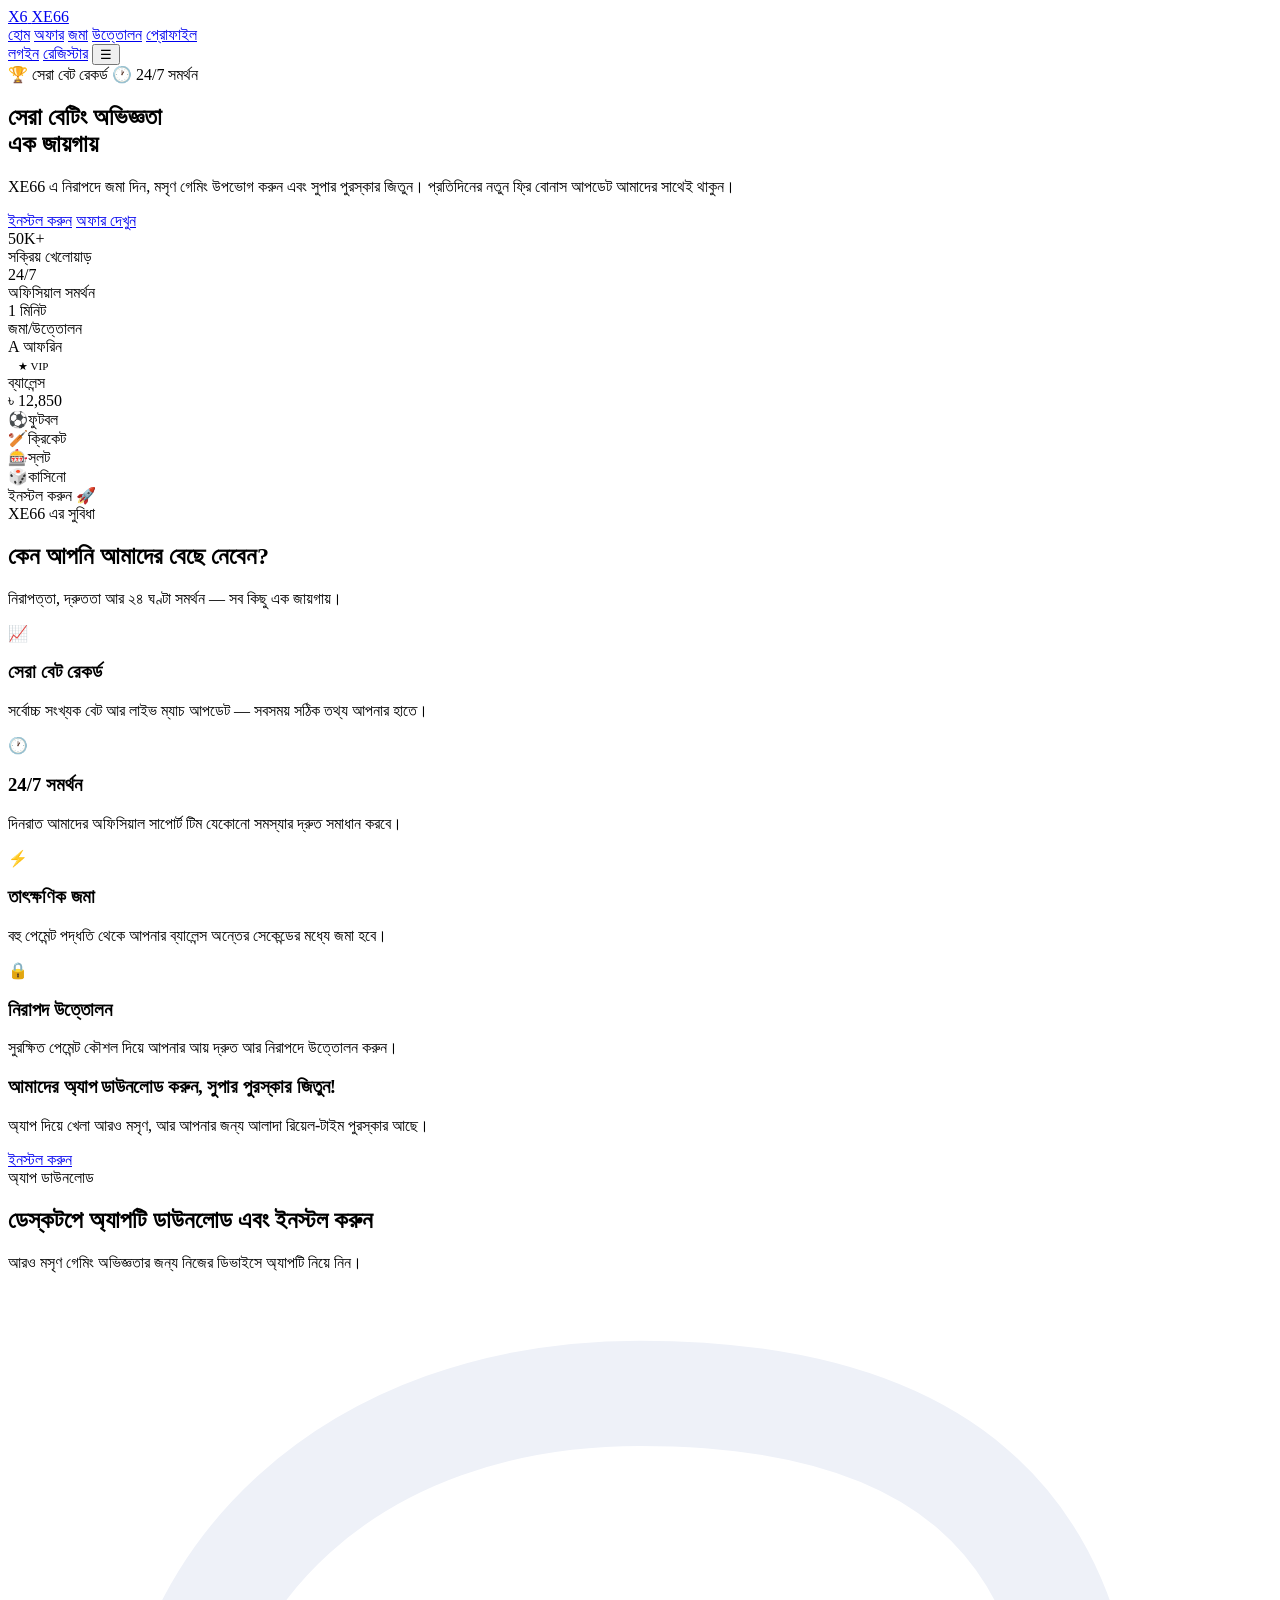
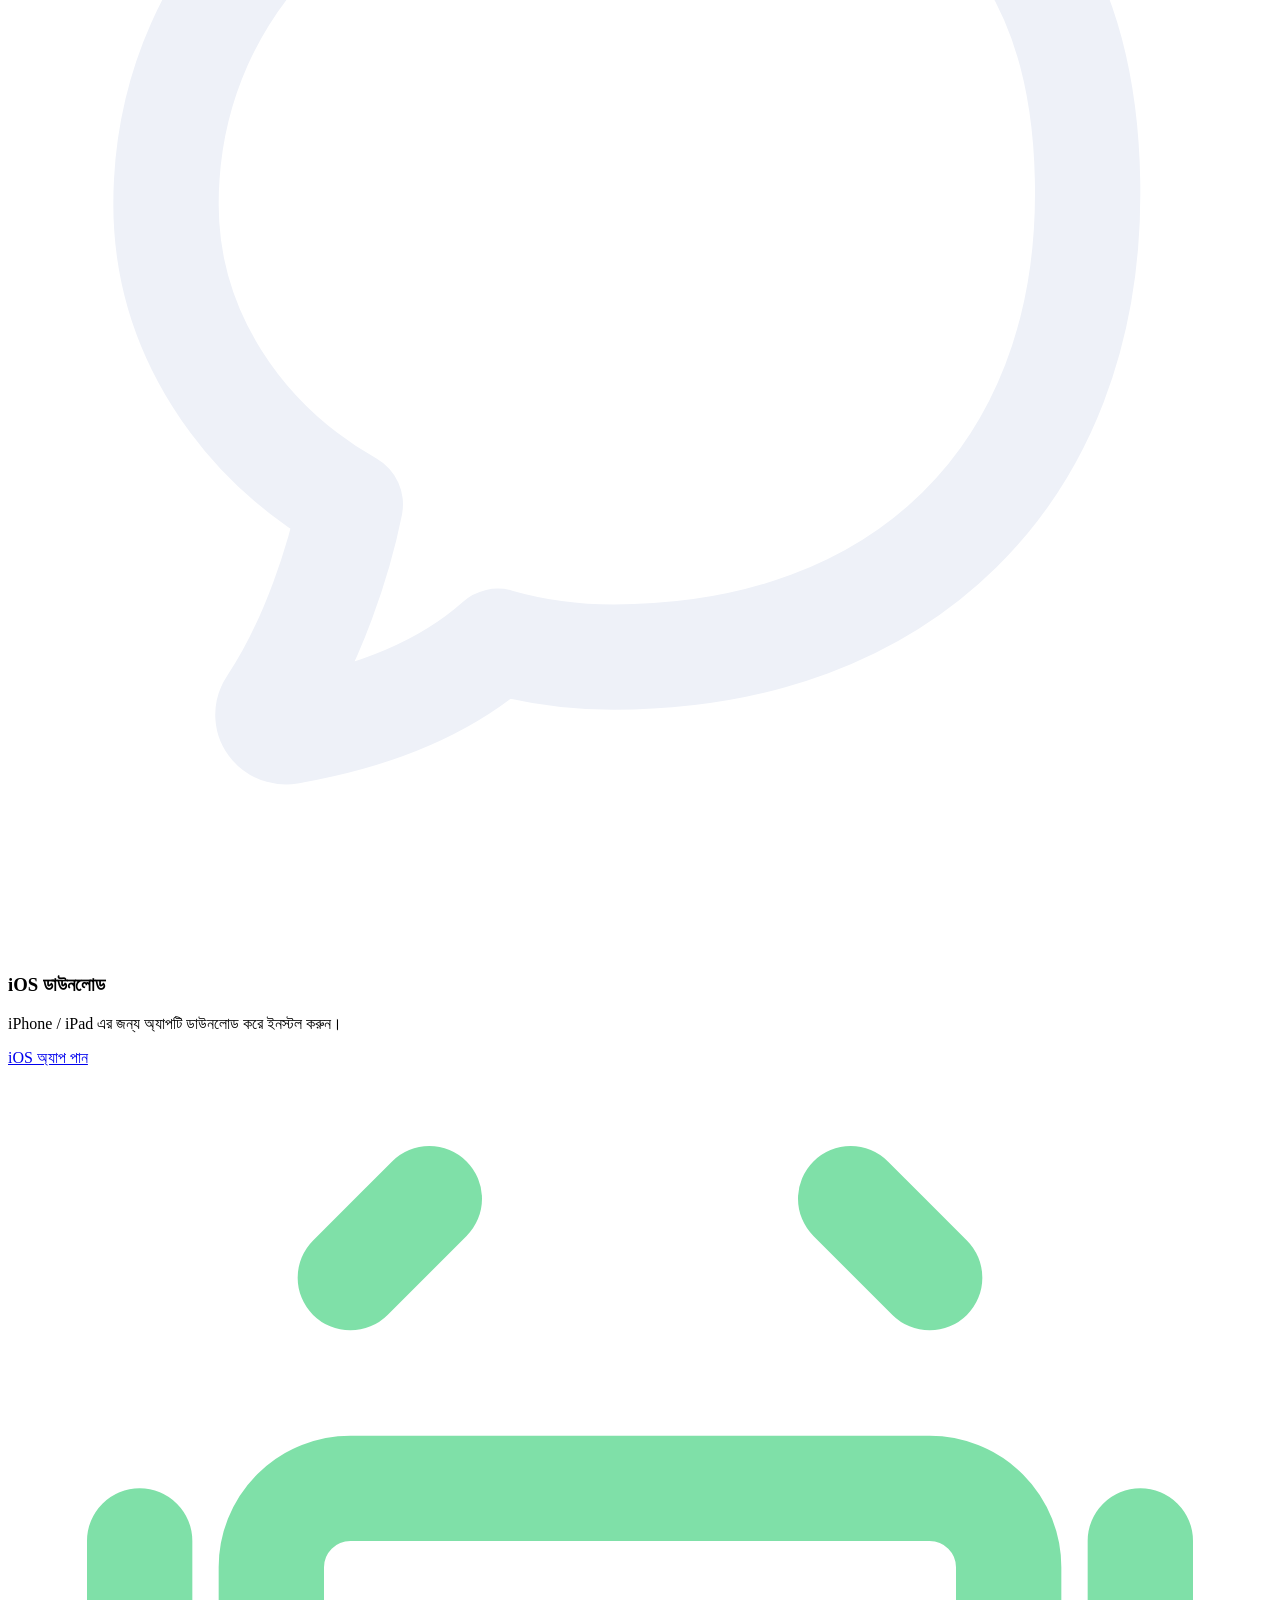
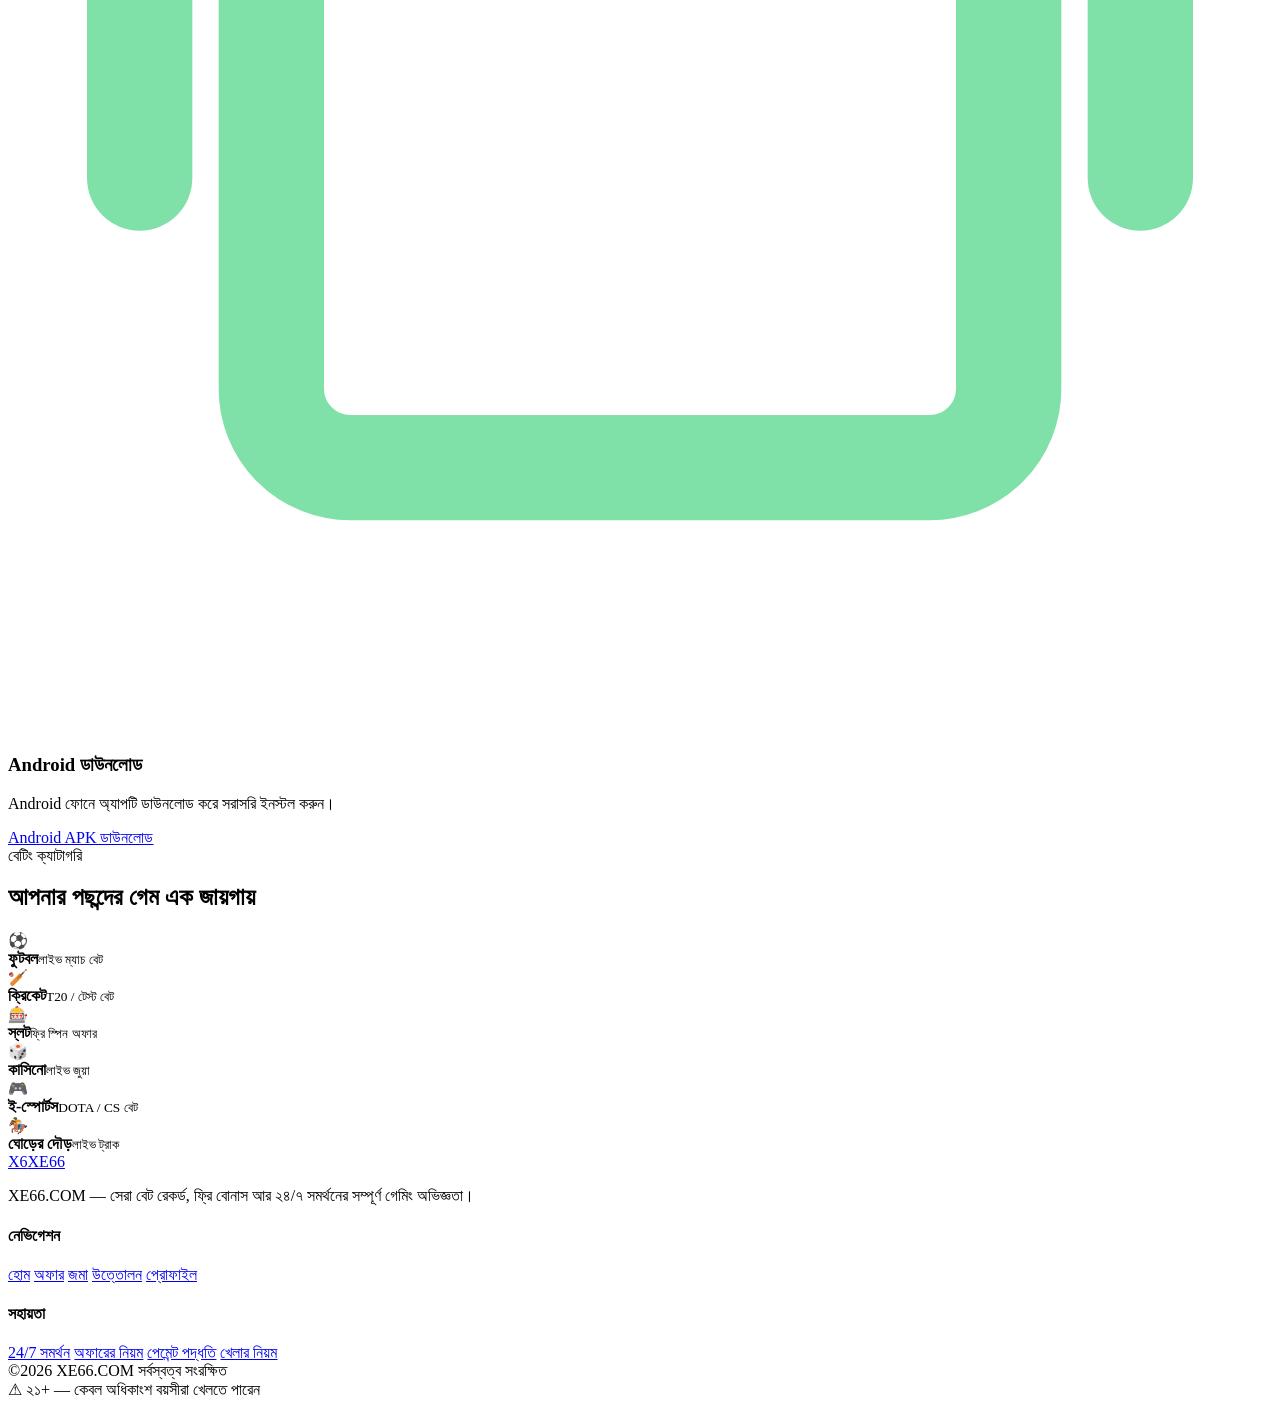
==== commit 602d7ab3: "Add files via upload" ====
--- a/index.html
+++ b/index.html
@@ -1,120 +1,208 @@
-<!doctype html>
-<html lang="bn">
+<!DOCTYPE html>
+<html lang="bd">
 <head>
-  <meta charset="utf-8">
-  <meta name="viewport" content="width=device-width, initial-scale=1, viewport-fit=cover">
-  <meta name="theme-color" content="#080f20">
-  <meta name="description" content="An original, mobile-first arcade lobby demo with free-play previews.">
-  <title>XE66 Demo — Game Lobby</title>
-  <link rel="stylesheet" href="styles.css">
+<meta charset="UTF-8">
+<meta name="viewport" content="width=device-width, initial-scale=1.0">
+<title>XE66.COM — সেরা বেট রেকর্ড | ফ্রি বোনাস</title>
+<link rel="stylesheet" href="css/styles.css">
 </head>
 <body>
-  <main class="site-shell" id="top">
-    <header class="topbar">
-      <button class="icon-btn menu-btn" id="menuOpen" aria-label="Open menu"><span class="hamburger">☰</span></button>
-      <a class="brand" href="#top" aria-label="XE66 Demo home"><span>XE</span><b>66</b><small>DEMO</small></a>
-      <div class="top-actions">
-        <button class="auth-shortcut login-shortcut" id="headerLogin" data-bn="লগইন" data-en="Login">লগইন</button>
-        <button class="auth-shortcut register-shortcut" id="headerRegister" data-bn="নিবন্ধন" data-en="Join">নিবন্ধন</button>
-        <span class="points-pill" title="Demo points"><span class="coin">◆</span><b id="pointBalance">0</b></span>
-        <button class="icon-btn search-btn" id="searchOpen" aria-label="Search games">⌕</button>
-        <button class="icon-btn globe-btn" id="languageToggle" aria-label="Change language">◎</button>
-      </div>
-    </header>
-
-    <section class="hero-area" aria-label="Promotions">
-      <div class="hero-banner">
-        <div class="banner-spark spark-one">✦</div><div class="banner-spark spark-two">✧</div>
-        <div class="hero-copy"><span class="eyebrow" data-bn="স্বাগতম" data-en="WELCOME">স্বাগতম</span><h1 data-bn="খেলুন আনন্দের সাথে" data-en="PLAY FOR FUN">খেলুন আনন্দের সাথে</h1><p data-bn="সম্পূর্ণ ফ্রি ডেমো গেম" data-en="100% FREE DEMO GAMES">সম্পূর্ণ ফ্রি ডেমো গেম</p><span class="banner-cta" data-bn="এখনই দেখুন　›" data-en="EXPLORE NOW　›">এখনই দেখুন　›</span></div>
-        <div class="hero-art" aria-hidden="true"><span class="wheel">✦<i>✦</i><b>66</b></span><span class="mascot">🦊</span><span class="sparkle">✨</span></div>
-      </div>
-      <div class="promo-row">
-        <div class="promo-card promo-gold"><span class="promo-icon">🎮</span><div><b data-bn="ফ্রি প্লে" data-en="FREE PLAY">ফ্রি প্লে</b><small data-bn="কোনো টাকা লাগবে না" data-en="NO MONEY NEEDED">কোনো টাকা লাগবে না</small></div><strong>★</strong></div>
-        <div class="promo-card promo-red"><span class="promo-icon">🏆</span><div><b data-bn="স্কোর সংগ্রহ করুন" data-en="COLLECT SCORES">স্কোর সংগ্রহ করুন</b><small data-bn="শুধুই বিনোদন" data-en="JUST FOR FUN">শুধুই বিনোদন</small></div><strong>✦</strong></div>
-      </div>
-    </section>
-
-    <div class="announcement"><span class="sound">◖))</span><div class="ticker-track"><span data-bn="স্বাগতম! এখানে সব গেম শুধুমাত্র ডেমো ও বিনোদনের জন্য। কোনো বাস্তব অর্থের লেনদেন নেই।　✦　" data-en="Welcome! All games here are for demo and entertainment only. No real-money transactions.　✦　">স্বাগতম! এখানে সব গেম শুধুমাত্র ডেমো ও বিনোদনের জন্য। কোনো বাস্তব অর্থের লেনদেন নেই।　✦　</span></div><button id="noticeClose" aria-label="Dismiss announcement">×</button></div>
-
-    <nav class="provider-tabs" aria-label="Game providers">
-      <button class="provider active" data-provider="all"><span class="provider-symbol flame">♨</span><span data-bn="সেরা" data-en="Popular">সেরা</span></button>
-      <button class="provider" data-provider="jili"><span class="provider-symbol jili">JILI</span><span>Jili</span></button>
-      <button class="provider" data-provider="pg"><span class="provider-symbol pg">PG</span><span>PG</span></button>
-      <button class="provider" data-provider="spribe"><span class="provider-symbol spribe">SPRIBE</span><span>Spribe</span></button>
-      <button class="provider" data-provider="arcade"><span class="provider-symbol fc">FC</span><span>Arcade</span></button>
-      <button class="provider" data-provider="more"><span class="provider-symbol more">✣</span><span>More</span></button>
+
+<!-- Header -->
+<header class="header">
+  <div class="container header-inner">
+    <a class="logo" href="index.html">
+      <span class="logo-badge">X6</span>
+      <span>XE66</span>
+    </a>
+    <nav class="nav-links" id="navLinks">
+      <a href="index.html" class="active">হোম</a>
+      <a href="offers.html">অফার</a>
+      <a href="deposit.html">জমা</a>
+      <a href="withdrawal.html">উত্তোলন</a>
+      <a href="profile.html">প্রোফাইল</a>
     </nav>
-
-    <section class="game-section" id="gamesSection">
-      <div class="section-heading">
-        <div class="section-title"><span class="drop-icon">♨</span><div><h2 data-bn="সেরা গেম" data-en="POPULAR GAMES">সেরা গেম</h2><small><b id="gameCount">12</b> <span data-bn="টি গেম" data-en="GAMES">টি গেম</span></small></div></div>
-        <div class="section-tools"><button class="round-arrow" id="scrollLeft" aria-label="Scroll games left">‹</button><button class="round-arrow next" id="scrollRight" aria-label="Scroll games right">›</button></div>
-      </div>
-      <div class="filter-chips" aria-label="Filter games">
-        <button class="chip active" data-filter="all" data-bn="সব" data-en="All">সব</button>
-        <button class="chip" data-filter="arcade" data-bn="আর্কেড" data-en="Arcade">আর্কেড</button>
-        <button class="chip" data-filter="slots" data-bn="স্লট" data-en="Slots">স্লট</button>
-        <button class="chip" data-filter="casual" data-bn="ক্যাজুয়াল" data-en="Casual">ক্যাজুয়াল</button>
-      </div>
-      <div class="games-grid" id="gamesGrid">
-        <button class="game-card art-aviator" data-name="Aviator" data-provider="spribe" data-category="arcade"><span class="provider-tag">SPRIBE</span><span class="art-emoji">✈</span><b>AVIATOR</b><span class="fav">☆</span></button>
-        <button class="game-card art-super" data-name="SuperAce" data-provider="jili" data-category="slots"><span class="provider-tag">JILI</span><span class="art-emoji">👑</span><b>SuperAce</b><span class="fav">☆</span></button>
-        <button class="game-card art-showdown" data-name="Showdown" data-provider="pg" data-category="slots"><span class="provider-tag">PG</span><span class="art-emoji">🤠</span><b>SHOWDOWN</b><span class="fav">☆</span></button>
-        <button class="game-card art-deluxe" data-name="SuperAce Deluxe" data-provider="jili" data-category="slots"><span class="provider-tag">JILI</span><span class="art-emoji">👑</span><b>SuperAce <em>DELUXE</em></b><span class="fav">☆</span></button>
-        <button class="game-card art-bounty" data-name="Bounty Clash" data-provider="pg" data-category="arcade"><span class="provider-tag">PG</span><span class="art-emoji">🤠</span><b>BOUNTY CLASH</b><span class="fav">☆</span></button>
-        <button class="game-card art-super2" data-name="SuperAce 2" data-provider="jili" data-category="slots"><span class="provider-tag">JILI</span><span class="art-emoji">👑</span><b>SuperAce 2</b><span class="fav">☆</span></button>
-        <button class="game-card art-fortune" data-name="Fortune Gems 500" data-provider="pg" data-category="slots"><span class="provider-tag">PG</span><span class="art-emoji">🦁</span><b>FORTUNE GEMS <strong>500</strong></b><span class="fav">☆</span></button>
-        <button class="game-card art-wheel" data-name="Lucky Wheel" data-provider="arcade" data-category="casual"><span class="provider-tag">ARCADE</span><span class="art-emoji">🎡</span><b>LUCKY WHEEL</b><span class="fav">☆</span></button>
-        <button class="game-card art-chicken" data-name="Chicken Road 2" data-provider="pg" data-category="arcade"><span class="provider-tag">PG</span><span class="art-emoji">🐔</span><b>CHICKEN ROAD 2</b><span class="fav">☆</span></button>
-        <button class="game-card art-circus" data-name="Circus Joker 4096" data-provider="jili" data-category="slots"><span class="provider-tag">JILI</span><span class="art-emoji">🤡</span><b>CIRCUS JOKER <strong>4096</strong></b><span class="fav">☆</span></button>
-        <button class="game-card art-gems3" data-name="Fortune Gems 3" data-provider="pg" data-category="slots"><span class="provider-tag">PG</span><span class="art-emoji">💎</span><b>FORTUNE GEMS 3</b><span class="fav">☆</span></button>
-        <button class="game-card art-target" data-name="Target Rush" data-provider="arcade" data-category="casual"><span class="provider-tag">ARCADE</span><span class="art-emoji">🎯</span><b>TARGET RUSH</b><span class="fav">☆</span></button>
-      </div>
-      <p class="empty-state" id="emptyState" hidden>No games found.</p>
-      <p class="demo-note"><span>ⓘ</span> <span data-bn="এটি একটি বিনামূল্যের UI ডেমো। কোনো বাস্তব টাকা, বাজি, ডিপোজিট বা উইথড্রয়াল নেই।" data-en="Free UI demo only. No real money, wagers, deposits or withdrawals.">এটি একটি বিনামূল্যের UI ডেমো। কোনো বাস্তব টাকা, বাজি, ডিপোজিট বা উইথড্রয়াল নেই।</span></p>
-    </section>
-
-    <footer class="bottom-nav">
-      <button class="nav-item active" data-nav="home"><span>🎮</span><small data-bn="হোম" data-en="Home">হোম</small></button>
-      <button class="nav-item" data-nav="favorites"><span>⭐</span><small data-bn="পছন্দ" data-en="Favorite">পছন্দ</small></button>
-      <button class="nav-item center-nav" data-nav="points"><span>🪙</span><small data-bn="পয়েন্ট" data-en="Points">পয়েন্ট</small></button>
-      <button class="nav-item" data-nav="messages"><span>💬</span><small data-bn="বার্তা" data-en="Messages">বার্তা</small></button>
-      <button class="nav-item" data-nav="profile"><span>🙂</span><small data-bn="প্রোফাইল" data-en="Profile">প্রোফাইল</small></button>
-    </footer>
-  </main>
-
-  <div class="overlay" id="overlay" hidden></div>
-  <aside class="side-drawer" id="sideDrawer" aria-label="Main menu" aria-hidden="true">
-    <div class="drawer-head"><span class="brand small-brand"><span>XE</span><b>66</b><small>DEMO</small></span><button class="close-btn" data-close>×</button></div>
-    <div class="drawer-user"><span class="user-avatar">🙂</span><div><b data-bn="স্বাগতম" data-en="Welcome">স্বাগতম</b><small data-bn="গেস্ট ইউজার" data-en="Guest user">গেস্ট ইউজার</small></div></div>
-    <button class="drawer-link" data-action="home">🏠　 <span data-bn="হোম" data-en="Home">হোম</span></button>
-    <button class="drawer-link" data-action="favorites">⭐　 <span data-bn="পছন্দের গেম" data-en="Favorite games">পছন্দের গেম</span></button>
-    <button class="drawer-link" data-action="points">🪙　 <span data-bn="ডেমো পয়েন্ট" data-en="Demo points">ডেমো পয়েন্ট</span></button>
-    <div class="drawer-disclaimer">DEMO ONLY · NO CASH PLAY</div>
-  </aside>
-
-  <section class="modal" id="gameModal" role="dialog" aria-modal="true" aria-labelledby="gameModalTitle" hidden>
-    <button class="close-btn modal-close" data-close>×</button>
-    <div class="modal-game-art" id="modalGameArt"><span>🎮</span></div>
-    <p class="modal-kicker">FREE PLAY PREVIEW</p><h2 id="gameModalTitle">Game preview</h2>
-    <p class="modal-description" data-bn="এটি শুধু একটি ডেমো প্রিভিউ। আসল গেম বা অর্থের লেনদেন সংযুক্ত নেই।" data-en="This is a demo preview only. No real game provider or money transaction is connected.">এটি শুধু একটি ডেমো প্রিভিউ। আসল গেম বা অর্থের লেনদেন সংযুক্ত নেই।</p>
-    <div class="preview-box"><span class="preview-orbit">✦</span><span class="preview-emoji" id="previewEmoji">🎮</span><b id="previewStatus" data-bn="খেলার নমুনা" data-en="Game sample">খেলার নমুনা</b><small id="previewHint" data-bn="শুধু দেখার জন্য" data-en="Preview only">শুধু দেখার জন্য</small></div>
-    <button class="primary-btn" id="previewPlay" data-bn="প্রিভিউ দেখুন" data-en="View preview">প্রিভিউ দেখুন</button>
-  </section>
-
-  <section class="modal auth-modal" id="authModal" role="dialog" aria-modal="true" aria-labelledby="authTitle" hidden>
-    <button class="close-btn modal-close" data-close>×</button>
-    <span class="auth-mark">XE66</span><p class="modal-kicker">DEMO ACCOUNT</p><h2 id="authTitle">Login / Register</h2>
-    <div class="auth-tabs"><button class="active" data-auth="login">Login</button><button data-auth="register">Register</button></div>
-    <form id="authForm"><label>Username<input id="authUser" type="text" placeholder="Enter a demo username" required minlength="3" autocomplete="off"></label><label id="passwordLabel">Password<input id="authPassword" type="password" placeholder="Demo password" required minlength="4" autocomplete="off"></label><button class="primary-btn" type="submit" id="authSubmit">Continue</button></form>
-    <p class="form-footnote">Demo interface only. No account is created and credentials are not sent or saved.</p>
-  </section>
-
-  <section class="modal search-modal" id="searchModal" role="dialog" aria-modal="true" aria-labelledby="searchTitle" hidden>
-    <button class="close-btn modal-close" data-close>×</button><p class="modal-kicker">FIND A GAME</p><h2 id="searchTitle">Search games</h2><input id="gameSearch" class="search-input" type="search" placeholder="Type a game name…" autocomplete="off"><p class="search-help">Search updates the game list instantly.</p>
-  </section>
-
-  <div class="toast" id="toast" role="status" aria-live="polite"></div>
-  <script src="app.js"></script>
+    <div class="header-actions">
+      <a class="btn btn-ghost desktop-only" href="profile.html">লগইন</a>
+      <a class="btn btn-gold desktop-only" href="profile.html">রেজিস্টার</a>
+      <button class="nav-toggle" onclick="document.getElementById('navLinks').classList.toggle('mobile-open')">☰</button>
+    </div>
+  </div>
+</header>
+
+<!-- Hero -->
+<section class="hero">
+  <div class="container hero-grid">
+    <div>
+      <div class="hero-badges">
+        <span class="badge">🏆 সেরা বেট রেকর্ড</span>
+        <span class="badge">🕐 24/7 সমর্থন</span>
+      </div>
+      <h1>সেরা বেটিং <span class="hl">অভিজ্ঞতা</span><br>এক জায়গায়</h1>
+      <p class="lead">XE66 এ নিরাপদে জমা দিন, মসৃণ গেমিং উপভোগ করুন এবং সুপার পুরস্কার জিতুন। প্রতিদিনের নতুন ফ্রি বোনাস আপডেট আমাদের সাথেই থাকুন।</p>
+      <div class="hero-cta">
+        <a class="btn btn-gold" href="deposit.html">ইনস্টল করুন</a>
+        <a class="btn btn-outline" href="offers.html">অফার দেখুন</a>
+      </div>
+      <div class="hero-stats">
+        <div class="hero-stat"><div class="num">50K+</div><div class="label">সক্রিয় খেলোয়াড়</div></div>
+        <div class="hero-stat"><div class="num">24/7</div><div class="label">অফিসিয়াল সমর্থন</div></div>
+        <div class="hero-stat"><div class="num">1 মিনিট</div><div class="label">জমা/উত্তোলন</div></div>
+      </div>
+    </div>
+    <div class="hero-visual">
+      <div class="phone-mock">
+        <div class="phone-screen">
+          <div class="phone-top">
+            <div class="user"><span class="avatar">A</span> আফরিন</div>
+            <span class="badge" style="padding:4px 10px;font-size:11px;">★  VIP</span>
+          </div>
+          <div class="phone-balance">
+            <div class="lbl">ব্যালেন্স</div>
+            <div class="bal">৳ 12,850</div>
+          </div>
+          <div class="phone-grid">
+            <div class="phone-tile"><b>⚽</b>ফুটবল</div>
+            <div class="phone-tile"><b>🏏</b>ক্রিকেট</div>
+            <div class="phone-tile"><b>🎰</b>স্লট</div>
+            <div class="phone-tile"><b>🎲</b>কাসিনো</div>
+          </div>
+          <div class="phone-btn">ইনস্টল করুন 🚀</div>
+        </div>
+      </div>
+    </div>
+  </div>
+</section>
+
+<!-- Features -->
+<section class="block">
+  <div class="container">
+    <div class="section-head">
+      <div class="kicker">XE66 এর সুবিধা</div>
+      <h2>কেন আপনি আমাদের বেছে নেবেন?</h2>
+      <p>নিরাপত্তা, দ্রুততা আর ২৪ ঘণ্টা সমর্থন — সব কিছু এক জায়গায়।</p>
+    </div>
+    <div class="feature-grid">
+      <div class="feature">
+        <div class="icon">📈</div>
+        <h3>সেরা বেট রেকর্ড</h3>
+        <p>সর্বোচ্চ সংখ্যক বেট আর লাইভ ম্যাচ আপডেট — সবসময় সঠিক তথ্য আপনার হাতে।</p>
+      </div>
+      <div class="feature">
+        <div class="icon">🕐</div>
+        <h3>24/7 সমর্থন</h3>
+        <p>দিনরাত আমাদের অফিসিয়াল সাপোর্ট টিম যেকোনো সমস্যার দ্রুত সমাধান করবে।</p>
+      </div>
+      <div class="feature">
+        <div class="icon">⚡</div>
+        <h3>তাৎক্ষণিক জমা</h3>
+        <p>বহু পেমেন্ট পদ্ধতি থেকে আপনার ব্যালেন্স অন্তের সেকেন্ডের মধ্যে জমা হবে।</p>
+      </div>
+      <div class="feature">
+        <div class="icon">🔒</div>
+        <h3>নিরাপদ উত্তোলন</h3>
+        <p>সুরক্ষিত পেমেন্ট কৌশল দিয়ে আপনার আয় দ্রুত আর নিরাপদে উত্তোলন করুন।</p>
+      </div>
+    </div>
+  </div>
+</section>
+
+<!-- Promo -->
+<section class="block">
+  <div class="container">
+    <div class="promo-banner">
+      <div>
+        <h3>আমাদের অ্যাপ ডাউনলোড করুন, সুপার পুরস্কার জিতুন!</h3>
+        <p>অ্যাপ দিয়ে খেলা আরও মসৃণ, আর আপনার জন্য আলাদা রিয়েল-টাইম পুরস্কার আছে।</p>
+      </div>
+      <a class="btn btn-gold" href="#download">ইনস্টল করুন</a>
+    </div>
+  </div>
+</section>
+
+<!-- App download -->
+<section class="block" id="download">
+  <div class="container">
+    <div class="section-head">
+      <div class="kicker">অ্যাপ ডাউনলোড</div>
+      <h2>ডেস্কটপে অ্যাপটি ডাউনলোড এবং ইনস্টল করুন</h2>
+      <p>আরও মসৃণ গেমিং অভিজ্ঞতার জন্য নিজের ডিভাইসে অ্যাপটি নিয়ে নিন।</p>
+    </div>
+    <div class="app-grid">
+      <div class="app-card">
+        <div class="app-icon ios">
+          <svg viewBox="0 0 24 24" fill="none" stroke="#eef1f8" stroke-width="2" stroke-linecap="round" stroke-linejoin="round">
+            <path d="M12 2C6.5 2 3 5.5 3 9.8c0 2.4 1.4 4.5 3.5 5.7-.2 1-.7 2.6-1.5 3.8-.2.3.1.6.4.5 1.7-.3 3-.9 3.9-1.7.7.2 1.5.3 2.2.3 5.5 0 9-3.5 9-8.8S17.5 2 12 2z"/>
+          </svg>
+        </div>
+        <h3>iOS ডাউনলোড</h3>
+        <p>iPhone / iPad এর জন্য অ্যাপটি ডাউনলোড করে ইনস্টল করুন।</p>
+        <a class="btn btn-gold btn-block" href="#" onclick="showToast('App Store থেকে ডাউনলোড করা হবে');return false;">iOS অ্যাপ পান</a>
+      </div>
+      <div class="app-card">
+        <div class="app-icon android">
+          <svg viewBox="0 0 24 24" fill="none" stroke="#7fe0a8" stroke-width="2" stroke-linecap="round" stroke-linejoin="round">
+            <path d="M5 9.5a1.5 1.5 0 0 1 1.5-1.5h11A1.5 1.5 0 0 1 19 9.5v8A1.5 1.5 0 0 1 17.5 19h-11A1.5 1.5 0 0 1 5 17.5v-8z"/>
+            <path d="M2.5 9v4.5M21.5 9v4.5M8 2.5 6.5 4M16 2.5l1.5 1.5"/>
+          </svg>
+        </div>
+        <h3>Android ডাউনলোড</h3>
+        <p>Android ফোনে অ্যাপটি ডাউনলোড করে সরাসরি ইনস্টল করুন।</p>
+        <a class="btn btn-gold btn-block" href="#" onclick="showToast('APK ডাউনলোড করা হচ্ছে');return false;">Android APK ডাউনলোড</a>
+      </div>
+    </div>
+  </div>
+</section>
+
+<!-- Categories -->
+<section class="block">
+  <div class="container">
+    <div class="section-head">
+      <div class="kicker">বেটিং ক্যাটাগরি</div>
+      <h2>আপনার পছন্দের গেম এক জায়গায়</h2>
+    </div>
+    <div class="cat-grid">
+      <div class="cat-card"><span class="ic">⚽</span><div><b>ফুটবল</b><small>লাইভ ম্যাচ বেট</small></div></div>
+      <div class="cat-card"><span class="ic">🏏</span><div><b>ক্রিকেট</b><small>T20 / টেস্ট বেট</small></div></div>
+      <div class="cat-card"><span class="ic">🎰</span><div><b>স্লট</b><small>ফ্রি স্পিন অফার</small></div></div>
+      <div class="cat-card"><span class="ic">🎲</span><div><b>কাসিনো</b><small>লাইভ জুয়া</small></div></div>
+      <div class="cat-card"><span class="ic">🎮</span><div><b>ই-স্পোর্টস</b><small>DOTA / CS বেট</small></div></div>
+      <div class="cat-card"><span class="ic">🏇</span><div><b>ঘোড়ের দৌড়</b><small>লাইভ ট্রাক</small></div></div>
+    </div>
+  </div>
+</section>
+
+<!-- Footer -->
+<footer class="footer">
+  <div class="container">
+    <div class="footer-grid">
+      <div class="footer-brand">
+        <a class="logo" href="index.html"><span class="logo-badge">X6</span><span>XE66</span></a>
+        <p>XE66.COM — সেরা বেট রেকর্ড, ফ্রি বোনাস আর ২৪/৭ সমর্থনের সম্পূর্ণ গেমিং অভিজ্ঞতা।</p>
+      </div>
+      <div class="footer-col">
+        <h4>নেভিগেশন</h4>
+        <a href="index.html">হোম</a>
+        <a href="offers.html">অফার</a>
+        <a href="deposit.html">জমা</a>
+        <a href="withdrawal.html">উত্তোলন</a>
+        <a href="profile.html">প্রোফাইল</a>
+      </div>
+      <div class="footer-col">
+        <h4>সহায়তা</h4>
+        <a href="#" onclick="showToast('24/7 সাপোর্ট টিমের সাথে যুক্ত হচ্ছেন');return false;">24/7 সমর্থন</a>
+        <a href="#" onclick="showToast('অফার নিয়ম দেখুন');return false;">অফারের নিয়ম</a>
+        <a href="#" onclick="showToast('পেমেন্ট পদ্ধতি দেখুন');return false;">পেমেন্ট পদ্ধতি</a>
+        <a href="#" onclick="showToast('অনুশীলনের নিয়ম দেখুন');return false;">খেলার নিয়ম</a>
+      </div>
+    </div>
+    <div class="footer-bottom">
+      <div class="copy">©2026 XE66.COM সর্বস্বত্ব সংরক্ষিত</div>
+      <div class="age">⚠ ২১+ — কেবল অধিকাংশ বয়সীরা খেলতে পারেন</div>
+    </div>
+  </div>
+</footer>
+
+<script src="js/main.js"></script>
 </body>
 </html>
